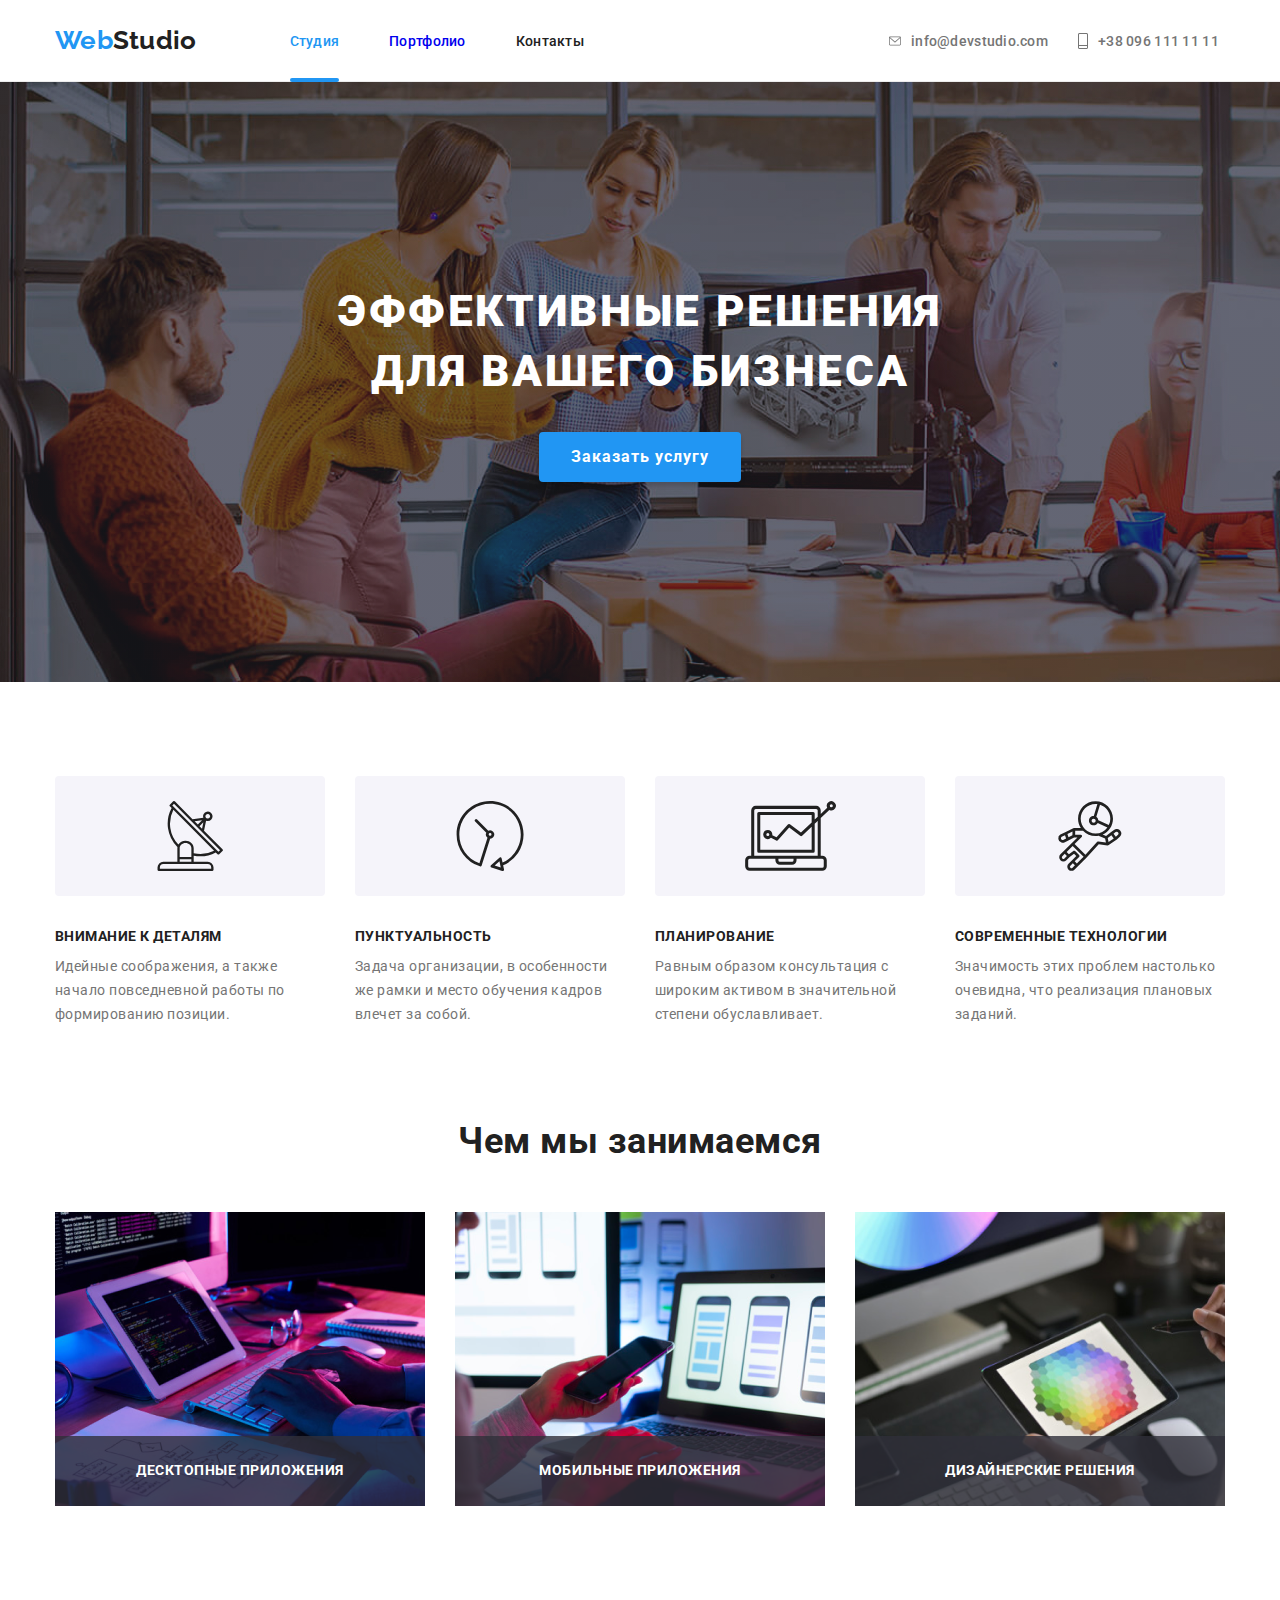
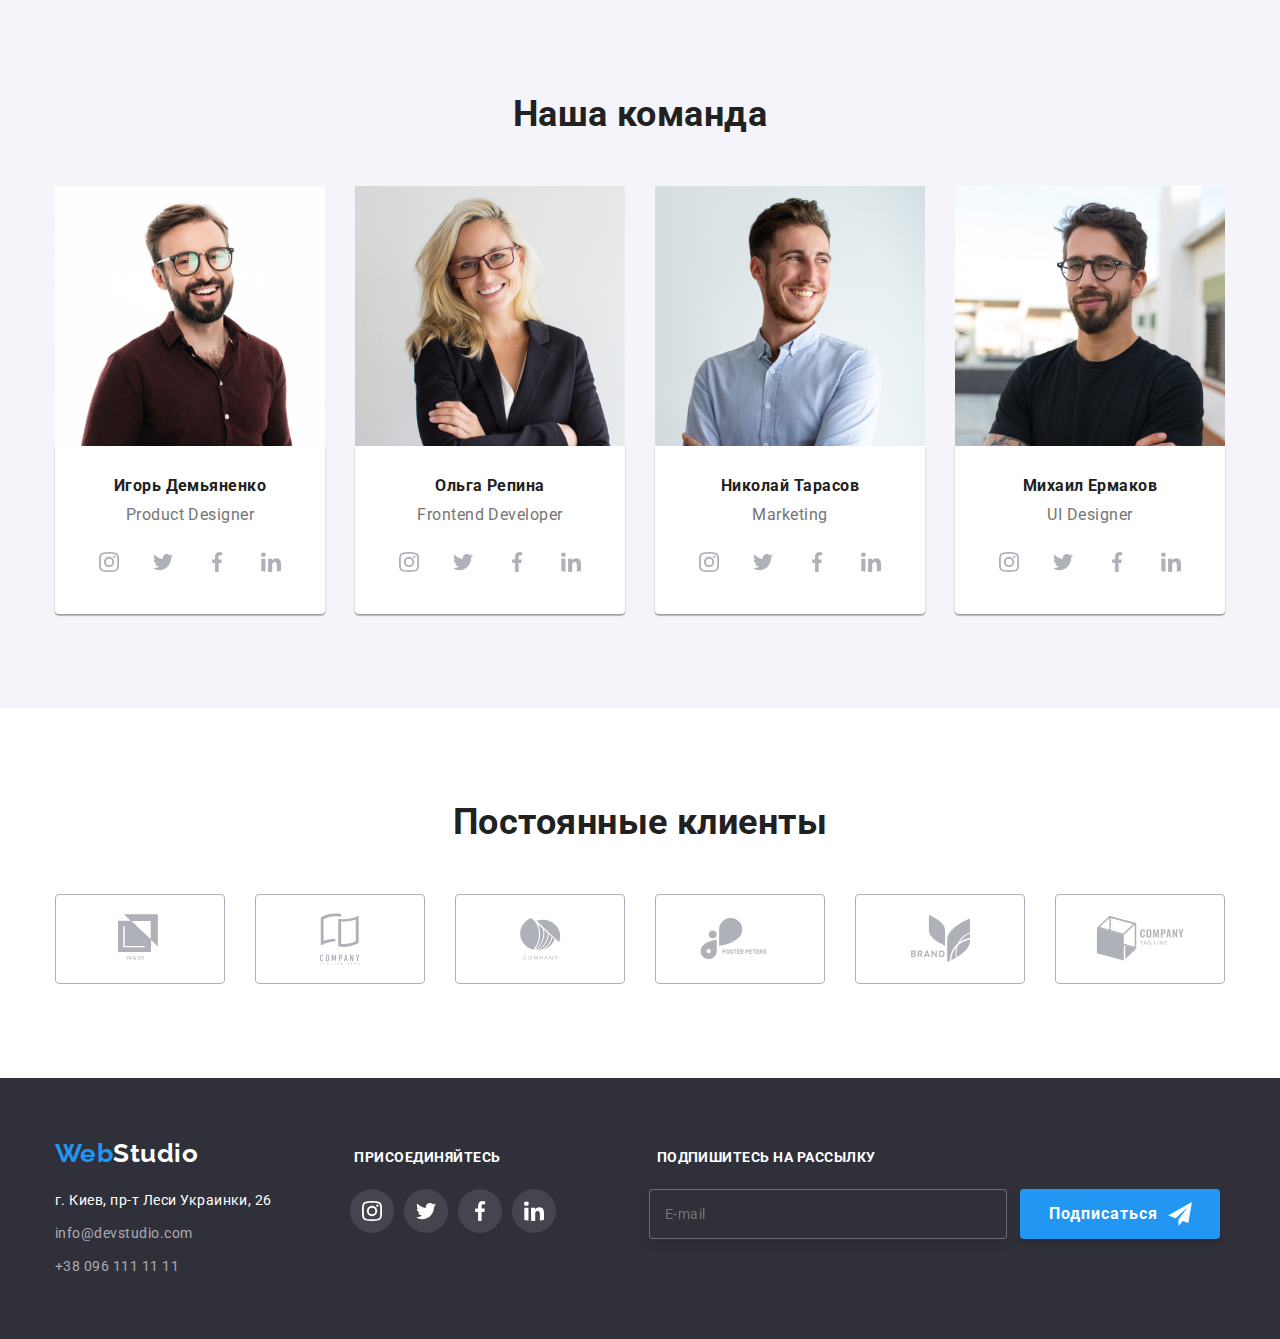
==== index.html @ 12e8a45c "copied from last hw" ====
<!DOCTYPE html>
<html lang="ru">
<head>
    <meta charset="UTF-8">
    <meta name="viewport" content="width=device-width, initial-scale=1.0">
    <title>Web-Studio 2.0</title>
    <link rel="stylesheet" href="https://cdnjs.cloudflare.com/ajax/libs/modern-normalize/1.0.0/modern-normalize.min.css" />
    <link rel="preconnect" href="https://fonts.gstatic.com">
    <link
        href="https://fonts.googleapis.com/css2?family=Raleway:wght@700&family=Roboto:ital,wght@0,100;0,300;0,400;0,500;0,700;0,900;1,100;1,300;1,400;1,500;1,700;1,900&display=swap"
        rel="stylesheet">
    <link rel="stylesheet" href="./CSS/styles.css">
    
</head>
<body>
    <div class="header-container">
    <header class="fontsize-header-footer-advantage main-blocks-centred">
    
        <!-- логотип -->
        <a class="logo" href="./index.html"><span>Web</span>Studio</a>
    
        <nav>
            
            <!-- основное меню -->
            <ul>
                <li class="light-box">
                    <a class="highlighted" href="./index.html">Студия</a>
                </li>
                <li>
                    <a href="./portfolio.html">Портфолио</a>
                </li>
                <li>
                    <a class="contacts-ref" href="">Контакты</a>
                </li>
            </ul>
            <!-- контакты -->
        </nav>
         <ul class="contacts-header">
           <li>
              <a class="contacts" href="mailto:info@devstudio.com">
                  <svg class="icon-mail">
                    <use href="./img/sprite.svg#icon-envelope">
                    </use>
                  </svg>
                info@devstudio.com
              </a>
          </li>
          <li>
            
            <a class="contacts" href="tel:+380961111111">
                <svg class="icon-phone">
                  <use href="./img/sprite.svg#icon-phone">
                  </use>
               </svg> 
                +38 096 111 11 11
            </a>
          </li>
        </ul>
    
    </header>
  </div>
    
      <main>
        <!-- Hero -->
        
        <section class="hero">
           
            <h1 class="hero-title">Эффективные решения <br>для вашего бизнеса</h1>
            <a class="order-btn" href="" data-modal-open>Заказать услугу</a>
           
        </section>
        <!-- наши преимущества -->
        <!-- <div class="background"> -->
        <h2 class="visually-hidden">Наши преимущества</h2>
          <section class="advantages fontsize-header-footer-advantage">
            
            <ul class="advantages-list main-blocks-centred">
                <li>
                    
                    <svg class="icon-advantages">
                        <use href="./img/sprite.svg#icon-plate">
                        </use>
                    </svg>
                    <h3 class="font-caps">Внимание к деталям</h3>
                    <p>Идейные соображения, а также начало повседневной работы по формированию позиции.</p>
                </li>
                <li>
                    <svg class="icon-advantages">
                        <use href="./img/sprite.svg#icon-clocks">
                        </use>
                    </svg>
                    <h3 class="font-caps">Пунктуальность</h3>
                    <p>Задача организации, в особенности же рамки и место обучения кадров влечет за собой.</p>
                </li>
                <li>
                    <svg class="icon-advantages">
                        <use href="./img/sprite.svg#icon-diagram1">
                        </use>
                    </svg>
                    <h3 class="font-caps">Планирование</h3>
                    <p>Равным образом консультация с широким активом в значительной степени обуславливает.</p>
                </li>
                <li>
                    <svg class="icon-advantages">
                        <use href="./img/sprite.svg#icon-spaceman">
                        </use>
                    </svg>
                    <h3 class="font-caps">Современные технологии</h3>
                    <p>Значимость этих проблем настолько очевидна, что реализация плановых заданий.</p>
                </li>
            </ul>
          </section>
          <!-- чем мы занимаемся -->
        <h2 class="section-title">Чем мы занимаемся</h2>

          <section class="business main-blocks-centred">
            
            <ul class="business-list">
              <li>
                <img src="./img/main/algorythm.png" width="370" alt="">
                <p class="font-caps flex-blocks-centred">десктопные приложения</p>
              </li>
                <li>
                    <img src="./img/main/phone.png" width="370" alt="">
                    <p class="font-caps flex-blocks-centred">мобильные приложения</p>
                </li>
                <li>
                    <img src="./img/main/paint.png" width="370" alt="">
                    <p class="font-caps flex-blocks-centred">дизайнерские решения</p>
                </li>
            </ul>
          </section>
        <!-- </div> -->
        <!-- наша команда -->
        <section class="team">
            <h2 class="section-title">Наша команда</h2>
            <ul class="team-list main-blocks-centred flex-blocks-centred">
                 <li>
                     <img src="./img/main/lukyanenko.jpg" width="270" alt="Лукьяненко">
                        <div class="team-item">
                         <b>Игорь Демьяненко</b>
                         <p>Product Designer</p>
                         <ul class="social-links">
                             <li> 
                                <a href="#">
                                <svg class="icon-social">
                                    <use href="./img/sprite.svg#icon-instagram-1">
                                    </use>
                                </svg>
                                </a>
                             </li>
                             <li class="twitter">
                                <a href="#">
                                    <svg class="icon-social">
                                        <use href="./img/sprite.svg#icon-twitter-1">
                                        </use>
                                    </svg>
                                </a>
                             </li>
                             <li class="facebook">
                                <a href="#">
                                    <svg class="icon-social">
                                        <use href="./img/sprite.svg#icon-facebook-1">
                                        </use>
                                    </svg>
                                </a>
                             </li>
                             <li class="linkedin">
                                <a href="#">
                                    <svg class="icon-social">
                                        <use href="./img/sprite.svg#icon-linkedin-1">
                                        </use>
                                    </svg>
                                </a>
                             </li>
                         </ul>
                        </div>
                    </li>
                 <li>
                     <img src="./img/main/repina.jpg" width="270" alt="Репина">
                    <div class="team-item">
                     <b>Ольга Репина</b>
                     <p>Frontend Developer</p>
                    <ul class="social-links">
                        <li>
                            <a href="#">
                                <svg class="icon-social">
                                    <use href="./img/sprite.svg#icon-instagram-1">
                                    </use>
                                </svg>
                            </a>
                        </li>
                        <li class="twitter">
                            <a href="#">
                                <svg class="icon-social">
                                    <use href="./img/sprite.svg#icon-twitter-1">
                                    </use>
                                </svg>
                            </a>
                        </li>
                        <li class="facebook">
                            <a href="#">
                                <svg class="icon-social">
                                    <use href="./img/sprite.svg#icon-facebook-1">
                                    </use>
                                </svg>
                            </a>
                        </li>
                        <li class="linkedin">
                            <a href="#">
                                <svg class="icon-social">
                                    <use href="./img/sprite.svg#icon-linkedin-1">
                                    </use>
                                </svg>
                            </a>
                        </li>
                    </ul>
                    </div>
                    </li>
                 <li>
                     <img src="./img/main/tarasov.jpg" width="270" alt="Тарасов">
                    <div class="team-item"> 
                         <b>Николай Тарасов</b>
                         <p>Marketing</p>
                        <ul class="social-links">
                            <li>
                                <a href="">
                                    <svg class="icon-social">
                                        <use href="./img/sprite.svg#icon-instagram-1">
                                        </use>
                                    </svg>
                                </a>
                            </li>
                            <li>
                                <a href="">
                                    <svg class="icon-social">
                                        <use href="./img/sprite.svg#icon-twitter-1">
                                        </use>
                                    </svg>
                                </a>
                            </li>
                            <li>
                                <a href="">
                                    <svg class="icon-social">
                                        <use href="./img/sprite.svg#icon-facebook-1">
                                        </use>
                                    </svg>
                                </a>
                            </li>
                            <li>
                                <a href="">
                                    <svg class="icon-social">
                                        <use href="./img/sprite.svg#icon-linkedin-1">
                                        </use>
                                    </svg>
                                </a>
                            </li>
                        </ul>
                    </div>
                    </li>
                 <li>
                    <img src="./img/main/ermakov.jpg" width="270" alt="Ермаков">
                  <div class="team-item">
                     <b>Михаил Ермаков</b>
                     <p>UI Designer</p>
                    <ul class="social-links">
                        <li> 
                            <a href="#">
                                <svg class="icon-social">
                                    <use href="./img/sprite.svg#icon-instagram-1">
                                    </use>
                                </svg>
                            </a>
                        </li>
                        <li>
                            <a href="#">
                                <svg class="icon-social">
                                    <use href="./img/sprite.svg#icon-twitter-1">
                                    </use>
                                </svg>
                            </a>
                        </li>
                        <li>
                            <a href="#">
                                <svg class="icon-social">
                                    <use href="./img/sprite.svg#icon-facebook-1">
                                    </use>
                                </svg>
                            </a>
                        </li>
                        <li>
                            <a href="#">
                                <svg class="icon-social">
                                    <use href="./img/sprite.svg#icon-linkedin-1">
                                    </use>
                                </svg>
                            </a>
                        </li>
                    </ul>
                  </div>
                 </li>
            </ul>
        </section>
        
            
<section class="customers">
    <h2 class="section-title">Постоянные клиенты</h2>
<ul class="customers-list main-blocks-centred flex-blocks-centred">
    <li class="customers-item">
        <a href="#">
        <svg class="customers-icon" width="44" height="49" >
             <use href="./img/sprite.svg#icon-logo-1">
             </use>
        </svg>
        </a>
    </li>
    <li class="customers-item">
        <a href="#">
        <svg class="customers-icon" width="40" height="52" >
             <use href="./img/sprite.svg#icon-logo-2">
             </use>
        </svg>
        </a>
    </li>
    <li class="customers-item">
        <a href="#">
        <svg class="customers-icon" width="41" height="42" >
             <use href="./img/sprite.svg#icon-logo-3">
             </use>
        </svg>
        </a>
    </li>
    <li class="customers-item">
        <a href="#">
        <svg class="customers-icon" width="80" height="42" >
            <use href="./img/sprite.svg#icon-logo-4">
            </use>
        </svg>
        </a>
    </li>
    <li class="customers-item">
        <a href="#">
        <svg class="customers-icon" width="59" height="47">
            <use href="./img/sprite.svg#icon-logo-5">
            </use>
        </svg>
        </a>
    </li>
    <li class="customers-item">
        <a href="#">
        <svg class="customers-icon" width="89" height="45">
            <use href="./img/sprite.svg#icon-logo-6">
            </use>
        </svg>
        </a>
    </li>
</ul>
 </section>
    </main>
<div class="footer-container">
    <footer class="fontsize-header-footer-advantage main-blocks-centred">
        <div class="logo-social-title">
            <a class="logo logo-footer" href=""><span>Web</span>Studio</a>
            <h3 class="font-caps social-heading">присоединяйтесь</h3>
            <h3 class="font-caps social-heading">подпишитесь на рассылку</h3>
        </div>
<div class="address-social">
        <address>
            <ul>
                <li>г. Киев, пр-т Леси Украинки, 26</li>
                <li><a class="contacts-footer" href="mailto:info@devstudio.com">info@devstudio.com</a></li>
                <li><a class="contacts-footer" href="tel:+380961111111">+38 096 111 11 11</a></li>
            </ul>
        </address>
        
    
        
        <ul class="social-links">
            <li>
                <a class="social-link-footer" href="">
                    <svg class="icon-social">
                        <use href="./img/sprite.svg#icon-instagram-1">
                        </use>
                    </svg>
                </a>
            </li>
            <li>
                <a class="social-link-footer" href="">
                    <svg class="icon-social">
                        <use href="./img/sprite.svg#icon-twitter-1">
                        </use>
                    </svg>
                </a>
            </li>
            <li>
                <a class="social-link-footer" href="">
                    <svg class="icon-social">
                        <use href="./img/sprite.svg#icon-facebook-1">
                        </use>
                    </svg>
                </a>
            </li>
            <li>
                <a class="social-link-footer" href="">
                    <svg class="icon-social">
                        <use href="./img/sprite.svg#icon-linkedin-1">
                        </use>
                    </svg>
                </a>
            </li>
        </ul>

        <form>
            <input class="email-footer"  type="email" name="email" placeholder="E-mail" />
            <button type="submit" class="send-btn button-style">
            <span class="flex-blocks-centred">
                <span class="send">Подписаться</span>
                <svg class="icon-send" width="24" height="24">
                    <use href="./img/sprite.svg#icon-send">
                    </use>
                </svg>
            </span>
            </button>
        </form>
     </div> 
    </footer>
</div>
<div class="backdrop is-hidden" data-modal>
    <div class="modal">
        <button type="button" class="modal-close-btn" data-modal-close>
            <svg class="icon-modal-close" width="11" height="11">
                <use href="./img/sprite.svg#icon-close-1">
                </use>
            </svg>
        </button>

        

        <form name="contact-form" class="contact-form">
            <p class="contact-heading">Оставьте свои данные, мы Вам перезвоним</p>

         <div class="contact-form-wrap">
            
            
            <label>
               Имя 
               <input type="text" name="name" placeholder="">
                <span class="icon-contact-form-wrap">
                <svg class="icon-contact-form" width="14" height="14">
                   <use href="./img/sprite.svg#icon-name">
                   </use>
                 </svg></span>
            </label>

            <label>
                Телефон
                
                <input type="tel" name="tel" placeholder="">
                <span class="icon-contact-form-wrap">
                  <svg class="icon-contact-form" width="14" height="14">
                    <use href="./img/sprite.svg#icon-tel">
                    </use>
                  </svg>
                </span>
            </label>
            <label>
                Почта
                
                <input type="email" name="email" placeholder="">
                <span class="icon-contact-form-wrap">
                 <svg class="icon-contact-form" width="14" height="14">
                    <use href="./img/sprite.svg#icon-mail">
                    </use>
                 </svg>
                </span>
            </label>
            <label>
                Комментарий
            <textarea class="comments" name="comments" placeholder="Введите текст"></textarea>
            </label>
         </div>

                
            <input type="checkbox" name="confirm" id="confirm" class="confirm visually-hidden">
             <label for="confirm" class="confirmation flex-blocks-centred">
                Соглашаюсь с рассылкой и принимаю <a href=""> Условия договора</a>
            </label>
           
            
            <button type="submit" class="contact-form-btn button-style"> Отправить </button>
           
          
        </form>
    </div>
</div>
<script src="./js/modal.js"></script>
</body>
</html>
---- CSS/styles.css ----
/* определение переменных */

:root {
	--font-description-item-color: #757575;
	--font-heading-color: #212121;
	--accent-color: #ffffff;
	--background-footer-hero-color: #2f303a;
	--background-basic-color: #e5e5e5;
	--background-team-button-color: #f5f4fa;
	--hover-web-color: #2196f3;
	--font-family: 'Roboto';
	--font-style: normal;
	--address-color: #757575;
	--fontsize-header-footer-advantage: 14px;
	--fontsize-team-projectsdesc-buttons: 16px;
	
}

/* глобальные настройки и сброс по умолчанию*/

*,
*::before,
*::after {
	box-sizing: border-box;
	margin: 0px;
	padding: 0px;
}


:visited {
	color: inherit;	
}

li {
	list-style: none;
}

a {
	text-decoration: none;
	display: block;	
}
a, button, input, textarea {
	transition: 250ms cubic-bezier(0.4, 0, 0.2, 1);
}

img {
	display: block;
}

body {
	font-family: var(--font-family), sans-serif;
	font-style: var(--font-style);
	letter-spacing: 0.03em;
	font-weight: normal;
	
	font-size: var(--fontsize-team-projectsdesc-buttons);
}
/* ======= класс, который прячет ====== */
.visually-hidden {
  position: absolute !important;
  clip: rect(1px 1px 1px 1px); /* IE6, IE7 */
  clip: rect(1px, 1px, 1px, 1px);
  padding: 0 !important;
  border: 0 !important;
  height: 1px !important;
  width: 1px !important;
  overflow: hidden;
}

/* утилита задает размер главным блокам и размещает их по центру */

.main-blocks-centred{
	width:1200px; 
	padding-left: 15px;
	padding-right: 15px;
	margin-left: auto;
	margin-right: auto;
}

.flex-blocks-centred {
	display: flex;
	align-items: center;
	justify-content: center;
}
/* утилита задает размер шрифту в header, footer, блоку advantages */

.fontsize-header-footer-advantage {
	font-size: var(--fontsize-header-footer-advantage);
}

/* настройки для заголовков секций */
.section-title {
	font-weight: bold;
	font-size: 36px;
	line-height: 1.16;
	text-align: center;
	color: var(--font-heading-color);
	
}
/* шрифт для фрагментов в верхнем регистре */
.font-caps {
	font-weight: bold;
	line-height: 1.14;
	text-transform: uppercase;
	font-size: 14px;
}
/* ============= СТИЛИ ДЛЯ КНОПОК =============== */
.button-style {
	
	font-weight: bold;
    letter-spacing: 0.06em;
	font-family: var(--font-family);
	font-style: var(--font-style);
	letter-spacing: 0.06em;
	font-size: 16px;
    border: 0px;
	border-radius: 4px;
	cursor: pointer;
}

/* ============== MODAL WINDOW ======= */
.backdrop {
	position: fixed;
	top: 0;
	left: 0;
	width: 100%;
	height: 100%;
	background: rgba(0, 0, 0, 0.2);
	opacity: 1;
	transition: opacity 250ms cubic-bezier(0.4, 0, 0.2, 1);
	
}
.backdrop.is-hidden .modal{
	transform: translate( -50%, -50%) scale(1.1);
}

.backdrop .modal {
	
	position: absolute;
	top: 50%;
	left: 50%;

	transform: translate( -50%, -50%) scale(1);
    width: 528px;
    height: 581px;
    
    background: #FFFFFF;
    box-shadow: 0px 1px 3px rgba(0, 0, 0, 0.12), 0px 1px 1px rgba(0, 0, 0, 0.14), 0px 2px 1px rgba(0, 0, 0, 0.2);
    border-radius: 4px;
	transition: transform 250ms cubic-bezier(0.4, 0, 0.2, 1);
	
}

.modal-close-btn {
	position: absolute;
	top: 8px;
	right: 8px;
    width: 30px;
    height: 30px;
	background: #FFFFFF;
    border: 1px solid rgba(0, 0, 0, 0.1);
	border-radius: 50%;
	cursor: pointer;
	color: black;
	transition: color 250ms cubic-bezier(0.4, 0, 0.2, 1);
}
.is-hidden {
	
	opacity: 0;
	pointer-events:none;
}

.contact-heading {
	margin-top: 40px;
	margin-bottom: 12px;
	font-weight: bold;
    font-size: 20px;
    line-height: 1.15;
    text-align: center;
    letter-spacing: 0.03em;
    color: #212121;
}

.contact-form-wrap {
    display: flex;
	flex-direction: column;
	width: 448px;
	margin: 12px auto 0px;

    font-size: 12px;
    line-height: 1.17;
    letter-spacing: 0.01em;
    color: #757575;
	fill: var(--font-heading-color);

}



.contact-form input[placeholder]{
	padding-left: 38px;
}

textarea[placeholder]{
padding: 12px 16px;
	
font-size: 14px;
line-height: 1.14;
letter-spacing: 0.01em;

color: rgba(117, 117, 117, 0.5);
}

.comments:focus::placeholder,
.comments::placeholder {
  color: rgba(117, 117, 117, 0.5);
}

textarea{
	display: block;
	width: 448px;
    height: 120px;
	margin-top: 4px;
    border: 1px solid rgba(33, 33, 33, 0.2);
    box-sizing: border-box;
    border-radius: 4px;
	resize: none;
}

.contact-form input{
	display: block;
	min-width: 448px;
	height: 40px;

	margin-top: 4px;
    margin-bottom: 10px;

	border: 1px solid rgba(33, 33, 33, 0.2);
    border-radius: 4px;
	
}
.contact-form-wrap label {
	position: relative;
	
}
  
.icon-contact-form {
	position: absolute;
	top: 32px;
	left: 12px;
}


.confirmation{
	margin-top: 20px;
}
.icon-confirm{
	fill: var(--font-heading-color);
	margin-right: 8px;
}

.confirmation {
	font-size: 14px;
    line-height: 1.7px;
    
    color: #757575;
}
.confirmation::before{
	content: "";
	display: inline-block;
	width: 16px;
	height: 16px;
	margin-right: 7px;
	
	background-image: url("../img/icon-confirm.svg");
	background-position: center;
	background-repeat: no-repeat;
	border-radius: 2px;
}

.confirmation a {
	display: inline-block;
    color: var(--hover-web-color);
	text-decoration: underline;
	margin-left: 0.3rem;
}
.contact-form-btn {
	min-width: 200px;
    height: 50px;
	/* line-height: 1.9; */
	margin-top: 30px; 
	margin-bottom: 40px;
	margin-left: 164px;
	
	background: var(--hover-web-color);
    box-shadow: 0px 4px 4px rgba(0, 0, 0, 0.15);
    color: var(--accent-color);
}


/* ======================== HEADER ======================== */

 .header-container { 
	
	background-color: var(--accent-color);
	border-bottom: 1px solid #ECECEC;
}

header {
	display: flex;
	align-items: center;
	
	padding: 25px 0;
	font-weight: 500;
	line-height: 1;
	letter-spacing: 0.02em;
	color: var(--font-heading-color);
	

}
.highlighted {
	color: var(--hover-web-color);
	
}
.light-box {
    position: relative;
	
}

.highlighted::after {
	position: absolute;
	bottom: -34px;
	content: "";
	display: block;
	width: 100%;
	height: 4px;
    background: #2196F3;
    border-radius: 2px;
}


nav {
	margin-left: 93px;
}
.contacts-header {
	margin-left: 305px;
}

header ul {
	display: flex;
}


nav li:not(:first-child) {
    margin-left: 50px;
}
.contacts-header li{
	display: flex;
	align-items: center;
}
.contacts-header li:last-child {
	margin-left: 30px;
}


.contacts {
	color: var(--font-description-item-color);
	display:flex;
	align-items: center;
}

/* ============== ЛОГОТИП ==============*/
.logo {
	font-family: 'Raleway', sans-serif;
	font-style: normal;
	font-weight: bold;
	font-size: 26px;
	line-height: 1.2;
	color: var(--font-heading-color);
}

.logo span {
	color: var(--hover-web-color);
}

.icon-mail {
	width: 12px;
	height: 10px;
	margin-right: 10px;
	fill: currentColor;
}
.icon-phone {
	width: 10px;
	height: 16px;
	margin-right: 10px;
	fill: currentColor;
}

/* ======================== FOOTER ======================== */

.footer-container {
	
	background-color: var(--background-footer-hero-color);
	padding: 60px 0px;
}
footer {	
	line-height: 1.71;
	font-style: var(--font-style);
	--font-heading-color: var(--accent-color);	
}

.logo-social-title {
	display: flex;
	align-items: baseline;
}

address {
	font-style: inherit;
	color: var(--font-heading-color);
}

.logo-footer {
	display: block; 
	padding-bottom: 20px;
}
footer li:not(:last-child) {
	margin-bottom: 9px;
}
.social-heading {
	color: var(--accent-color);
	margin-left: 156px;
	
}
.address-social {
	display: flex;
}

.contacts-footer {
	color: rgba(255, 255, 255, 0.6);
}

.social-links{
	
	display: flex;
	justify-content: center;
	text-align: center;	
}
address {
	margin-right: 78px;
}
.email-footer {

    width: 358px;
    height: 50px;
    margin-left: 93px;
	padding: 15px;

    border: 1px solid rgba(255, 255, 255, 0.3);
    filter: drop-shadow(0px 4px 4px rgba(0, 0, 0, 0.15));
    border-radius: 4px;
    letter-spacing: 0.03em;
    line-height: 1.25;

    background: #2F303A;
    color: rgba(255, 255, 255, 0.6);

}
.send-btn{

	min-width: 200px;
    height: 50px;
	margin-left: 10px;
	line-height: 1.9;
	
	background: var(--hover-web-color);
    box-shadow: 0px 4px 4px rgba(0, 0, 0, 0.15);
    color: var(--accent-color);

}

.icon-send {
	margin-left: 10px;
	fill: currentColor;
}


/* ========== HOVER AND FOCUS ============= */

header a:hover,
header a:focus {
	color: var(--hover-web-color);
}
/* соц сети в команде */
.team-item a:hover,  
.team-item a:focus {
	background-color: var(--hover-web-color);
	color: var(--accent-color);
 }
/* кнопки фильтра в портфолио */
.filter-btn:hover,
.filter-btn:focus {
	background-color: var(--hover-web-color);
	color: var(--accent-color);
	box-shadow: 0px 3px 1px rgba(0, 0, 0, 0.1), 0px 1px 2px rgba(0, 0, 0, 0.08), 0px 2px 2px rgba(0, 0, 0, 0.12);
}
/* фото работ в портфолио */
.photo-work a:hover,
.photo-work a:focus {
	box-shadow: 0px 1px 1px rgba(0, 0, 0, 0.12), 0px 4px 4px rgba(0, 0, 0, 0.06), 1px 4px 6px rgba(0, 0, 0, 0.16); 
}
.photo-work a:hover .overlay,
.photo-work a:focus .overlay {
	transform: translateY(0);
} 
/* соц сети в футере */
.social-link-footer:hover,
.social-link-footer:focus {
	background: #2196F3;
	color: var(--accent-color);
}
/* лого клиентов */
.customers-item a:hover,
.customers-item a:focus {
	color: var(--hover-web-color);
	
}
.contacts:hover,
.contacts:focus {
	color: var(--hover-web-color);
	fill: var(--hover-web-color);
}
.contact-form input:focus,
.contact-form textarea:focus
 {
     border: 1px solid var(--hover-web-color);
	 outline: none; 
	
}
.contact-form input:focus + span {
     color: var(--hover-web-color);
	 outline: none;
	 
}

.icon-contact-form-wrap {
	color: var(--font-heading-color);
	transition: color 250ms cubic-bezier(0.4, 0, 0.2, 1);
	fill: currentColor;
}

.contact-form-btn:hover,
.contact-form-btn:focus {
	background-color:  #188CE8;
}
.confirm:checked + .confirmation::before{
	background-image: url("../img/icon-confirmed.svg");
	background-color: var(--hover-web-color);
}

.modal-close-btn:hover {
	color :var(--hover-web-color);
	fill: currentColor;
}

/* =========== social links icons ======= */

.icon-social {
	height: 44px;
	width: 44px;
	padding: 12px 0px;
	fill: currentColor;
	border-radius: 50%;
	
}

.social-links>li:not(:first-child) {
	margin-left: 10px;
}
/* social links in footer */
.social-links a {
	width: 44px; 
	height: 44px; 
	border-radius: 50%;
	color:var(--accent-color);
	background: rgba(255, 255, 255, 0.1);
}
/* social links in team */
.team-item a {
	color: #AFB1B8;
}




 
/* ========== HERO ============= */

.hero {
	/* background-color: var(--background-footer-hero-color); */
	max-width: 1600px;
	min-height: 600px;
	margin-left: auto;
	margin-right: auto;
	padding-top: 200px;
	padding-bottom: 200px;
	text-align: center;
	background-image: linear-gradient(to right, rgba(47, 48, 58, 0.4),
	rgba(47, 48, 58, 0.4)
	   ),
	   url("../img/overlay.jpg");
	   

	
}
.hero-title {
	
	font-weight: 900;
	font-size: 44px;
	line-height: 1.36;
		
	letter-spacing: 0.06em;
	text-transform: uppercase;
	color: var(--accent-color);
	
}

.order-btn {

	display: inline-block;
	padding: 10px 32px;
	min-width: 200px;
	margin-top: 30px;

	font-weight: bold;
	line-height: 1.87;
	letter-spacing: 0.06em;

	border-radius: 4px;
	box-shadow: 0px 4px 4px rgba(0, 0, 0, 0.15);
	color: var(--accent-color);
	background-color: var(--hover-web-color);
	
}

/* ============ НАШИ ПРЕИМУЩЕСТВА =============== */
.advantages {
	padding: 94px 0;	
	}

.advantages-list {
	
	display: flex;
	justify-content: center;

}

.advantages-list li {
	width: 270px;
}
.advantages-list li:not(:last-child){
	margin-right: 30px;
}


.advantages-list h3{
	
	color: var(--font-heading-color);
	margin-bottom: 10px;
}
.advantages-list p {
	line-height: 1.7;
	color: var(--font-description-item-color);
}
.icon-advantages {
	width: inherit;
	height: 120px;
	padding: 25px 0px;
	margin-bottom: 30px;
	background: #F5F4FA;
	border-radius: 4px;
	fill: #212121;
}
/* ============= ЧЕМ МЫ ЗАНИМАЕМСЯ ============ */


.business {
	margin-top: 50px;
	padding-bottom: 94px;
	
}
.business-list p {
	
	position: absolute;
	bottom: 0;
	width: 100%;
	background: rgba(47, 48, 58, 0.8);
	height: 70px;
    color: var(--accent-color);
    
}


.business-list li{
    position: relative;
}

.business-list {
	display: flex;
	justify-content: center;
	margin: 0px auto;
	
}
.business-list li:not(:last-child){
	margin-right: 30px;
}

/* ============ НАША КОМАНДА =============== */
	
.team {
	background-color: var(--background-team-button-color);
	line-height: 1.19;
	text-align: center;
	color: var(--font-description-item-color);
	padding: 94px 0;
	
	
}
/* .team ul { 
	display: flex;
	justify-content: center;
	text-align: center;
	 margin-top: 50px;
} */

.team-list {
	padding-top: 50px;
}

.team-list>li:not(:first-child) {
	margin-left: 30px;
}


.team b {
	display: block;
	color: var(--font-heading-color);
	
}
.team p {
	 margin-top: 10px;
	 margin-bottom: 16px;	
	
}
.team-item {
	padding-top: 30px;
	padding-bottom: 30px;
	box-shadow: 0px 1px 3px rgba(0, 0, 0, 0.12), 0px 1px 1px rgba(0, 0, 0, 0.14), 0px 2px 1px rgba(0, 0, 0, 0.2);
	border-radius: 0px 0px 4px 4px;
	background: var(--accent-color);
}


/* =============== CUSTOMERS ================== */
.customers {
	/* background-color: var(--background-basic-color);	  */
	padding: 94px 0;
	
}

.customers-list {
	/* display: flex; 
	align-items: center;
	justify-content: center;*/
	margin-top: 50px;
}
.customers-list>li:not(:first-child) {
	margin-left: 30px;
}
.customers-item a {
	width: 170px;
	height: 90px;
	display: flex;
	align-items: center;
	justify-content: center;
	border: 1px solid; 
	border-radius: 4px;
	color: #AFB1B8;
}
.customers-icon {
	fill: currentColor;
}

/*============== СТРАНИЦА ПОРТФОЛИО ===================== */

/* КНОПКИ ФИЛЬТРА */
.portfolio {
	padding: 94px 0;
}

.filter {
	
	display: flex;
	justify-content: center;
	
}
.filter-btn {
	
	min-width: 84px;
	padding: 6px 22px;

	font-weight: 500;
	line-height: 1.62;
	
	color: var(--font-heading-color);
	background-color: var(--background-team-button-color);

}

.filter li:not(:last-child) {
	margin-right: 8px;
}

/* ============= ФОТО РАБОТ ============== */

.photo-work {
	display: flex;
	flex-wrap: wrap;
	padding-top: 50px;
	
}
.photo-work li:not(:nth-child(3n)){
	margin-right: 27px;
}
.photo-work li{
	border: 1px solid #EEEEEE; 
	background: var(--accent-color);
	margin-bottom: 30px;
}
.photo-work li:nth-last-child(-n + 3) {
    margin-bottom: 0px;
}

.img-wrap {
	position: relative;
	overflow: hidden; 
}
.overlay {
	position: absolute;
	width: 100%;
	height: 100%;
	top: 0;
	padding: 0 24px;
	background: rgba(33, 150, 243, 0.9);
	color: var(--accent-color);
	line-height: 1.87;
    transform: translateY(100%);
	transition: transform 250ms cubic-bezier(0.4, 0, 0.2, 1);
    
}

.photo-work b, .photo-work p {
	margin-left: 24px;
}
.photo-work b {
	display:block;
	font-weight: bold;
	margin-top: 20px;
	margin-bottom: 4px;
	font-size: 18px;
	line-height: 2;
	letter-spacing: 0.06em;
	color: var(--font-heading-color);
	
}
.photo-work p {
	line-height: 1.87;
	color: var(--font-description-item-color);
	padding-bottom: 20px;
}
.photo-work a {
	width: inherit;
	height: inherit;
}
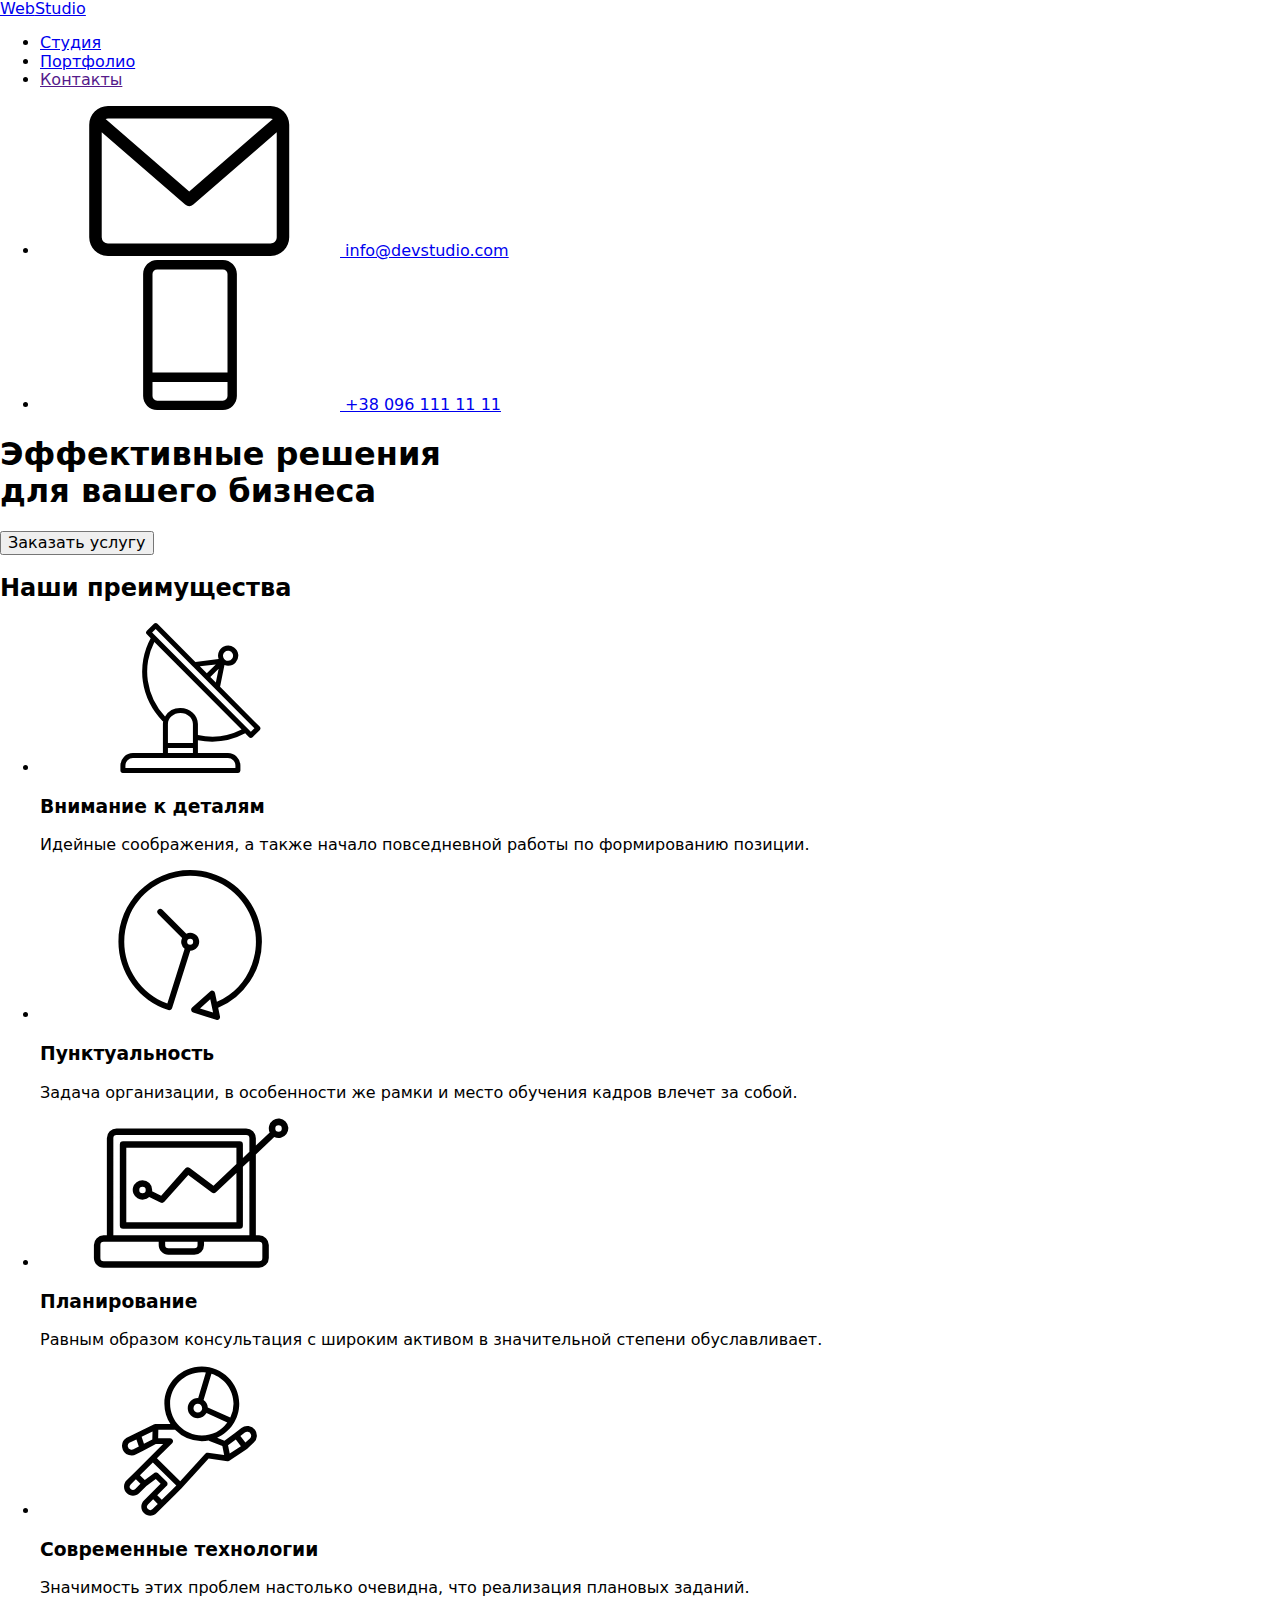
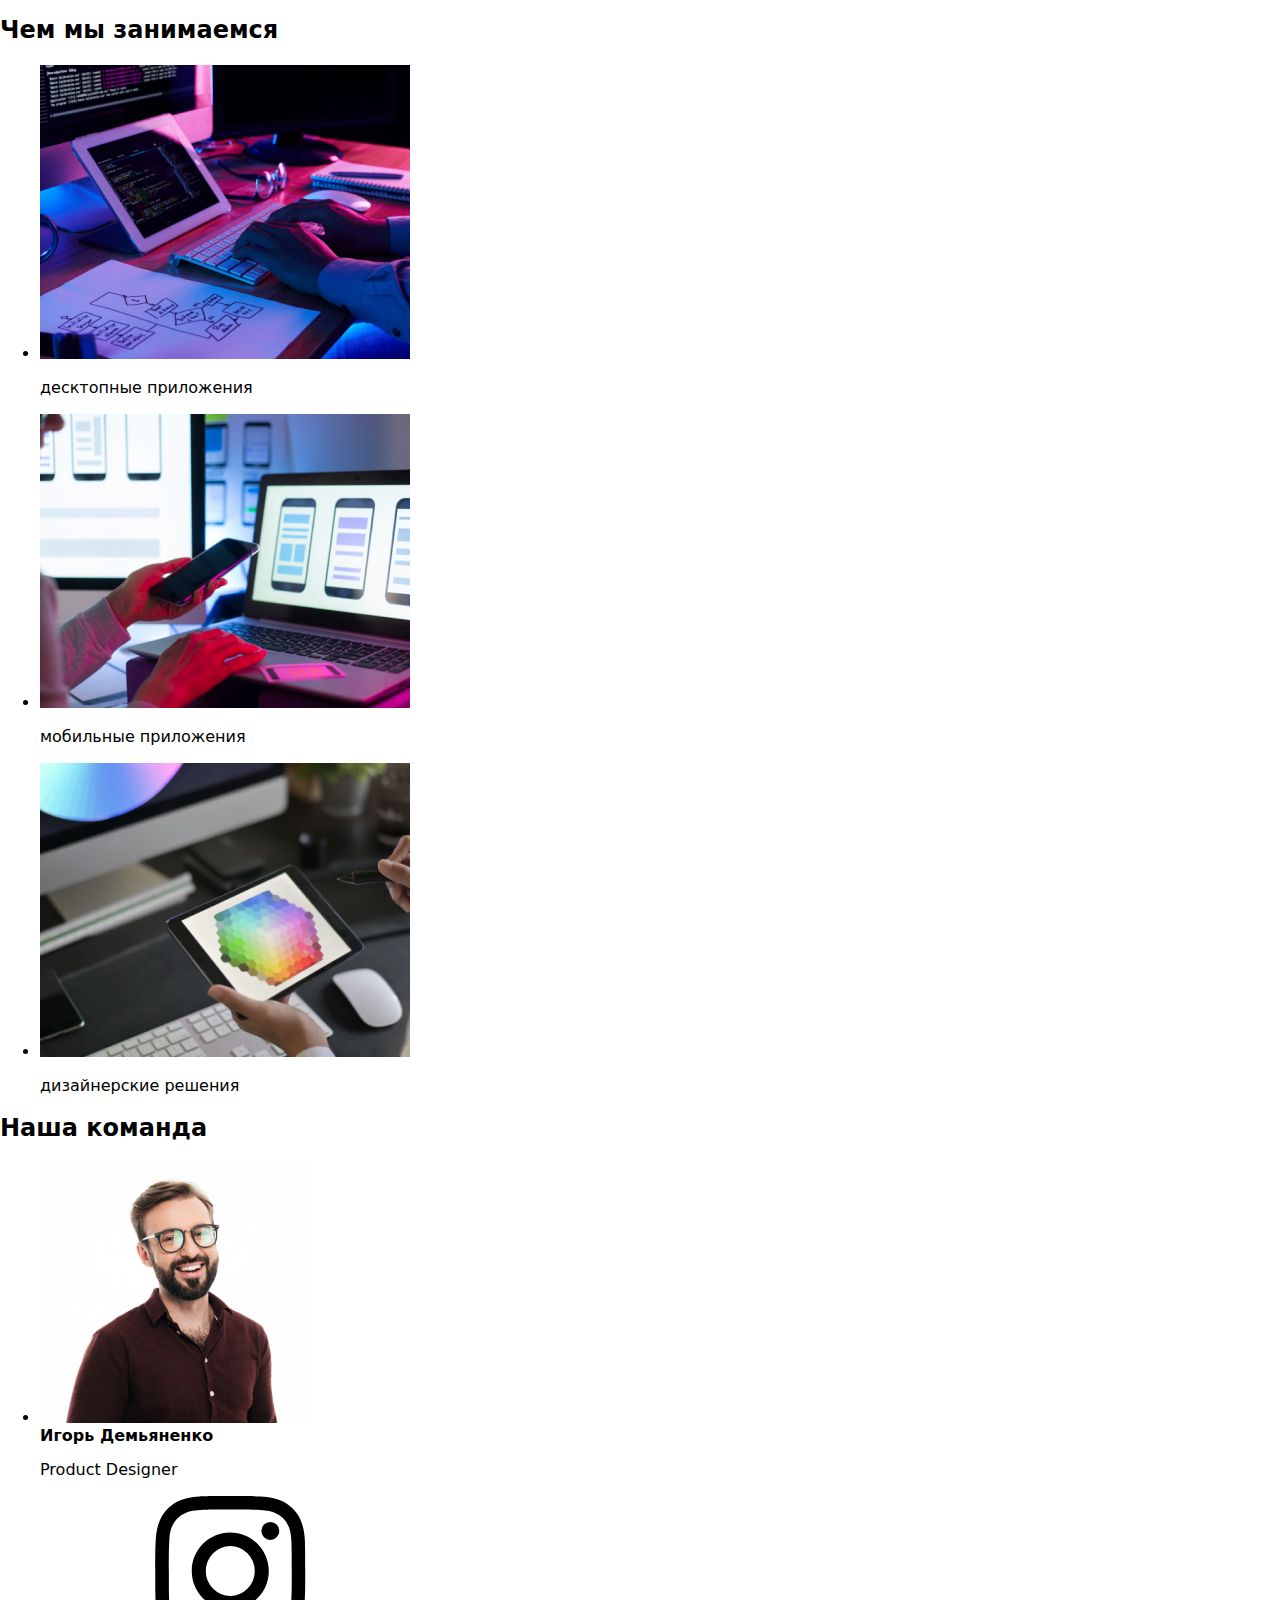
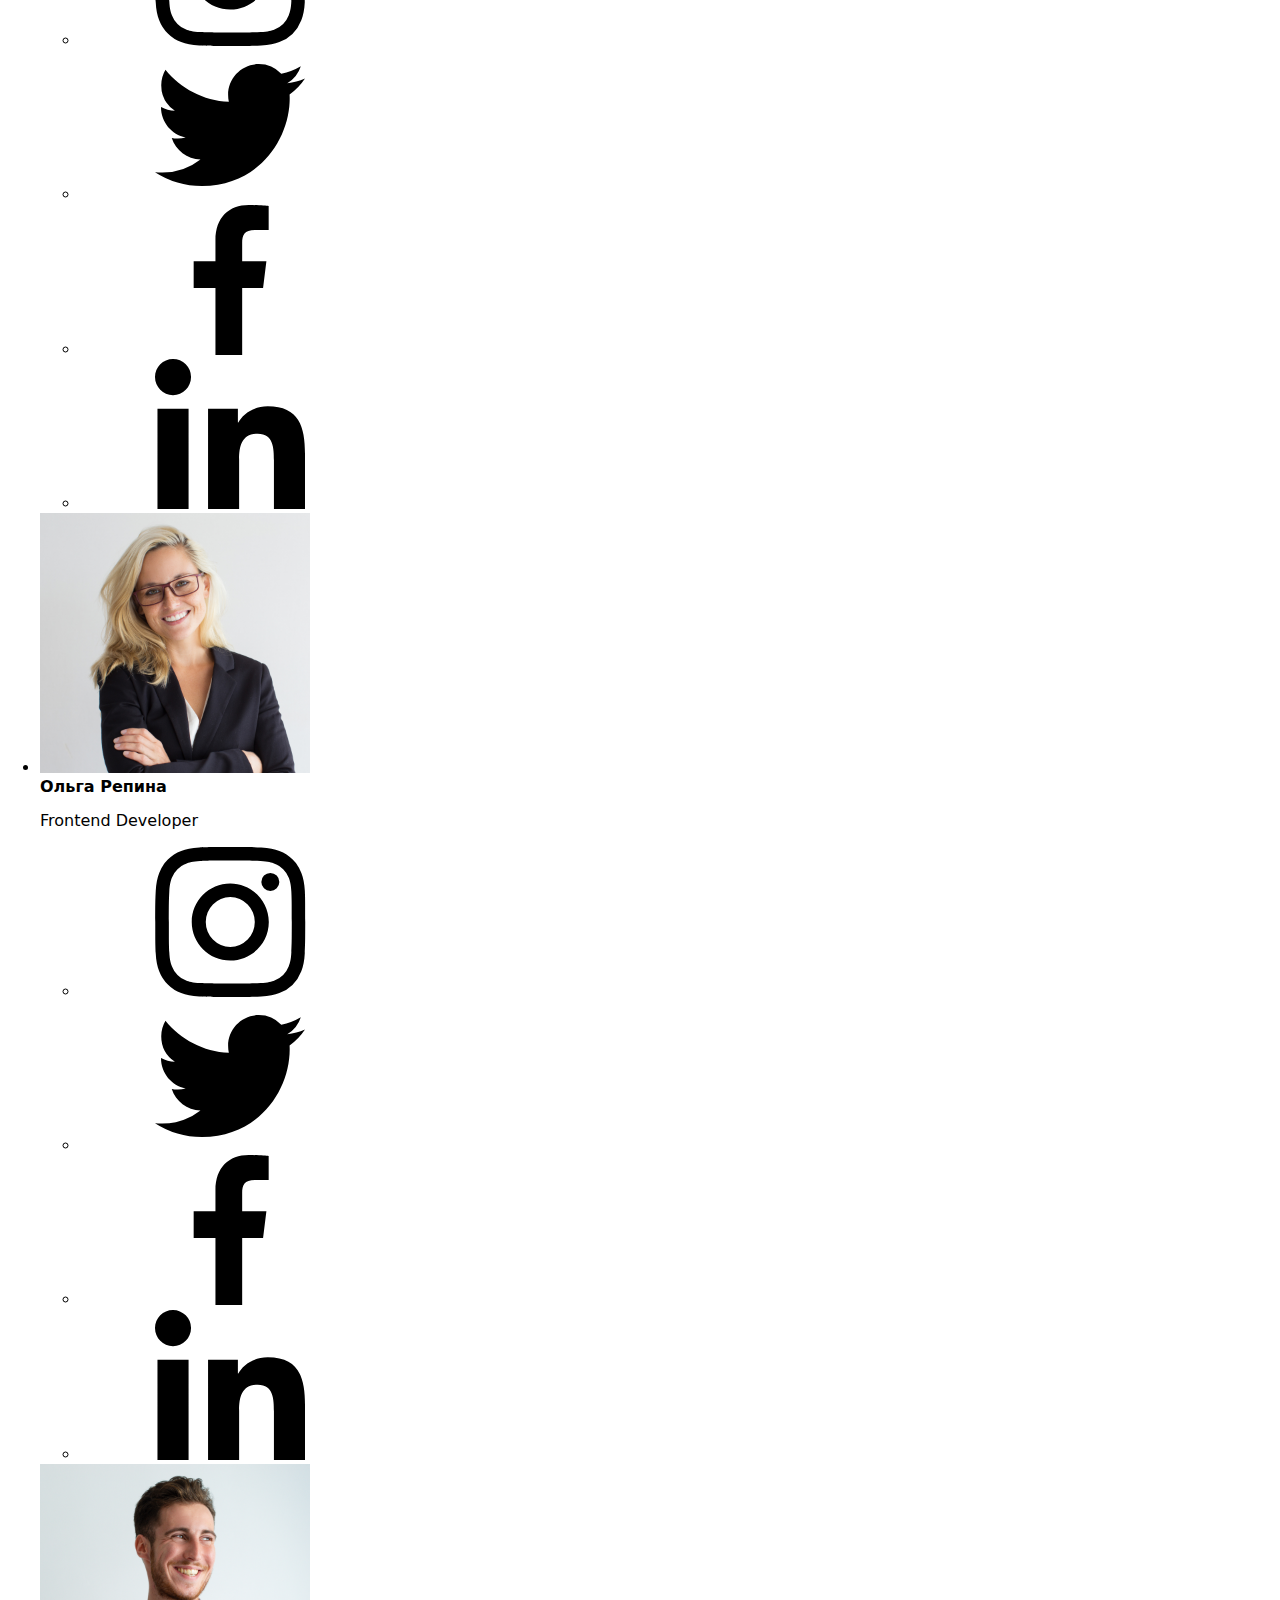
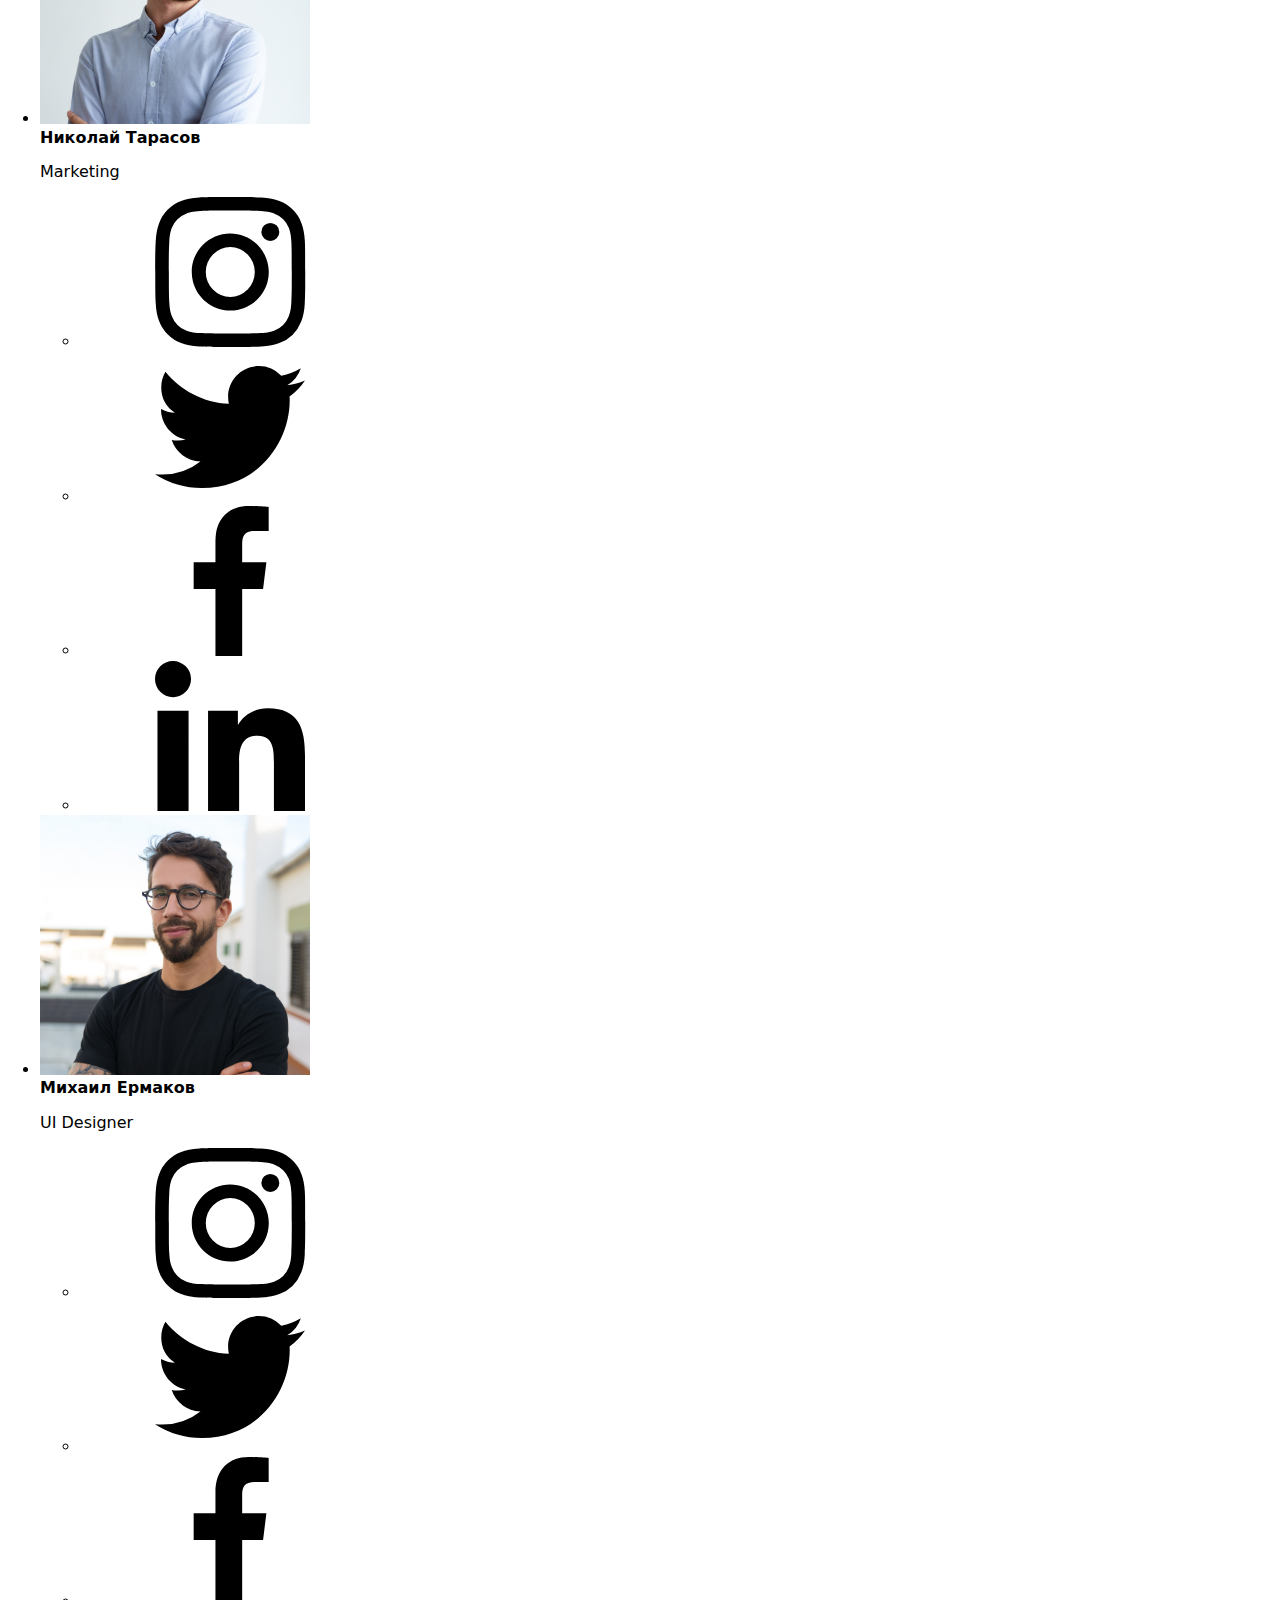
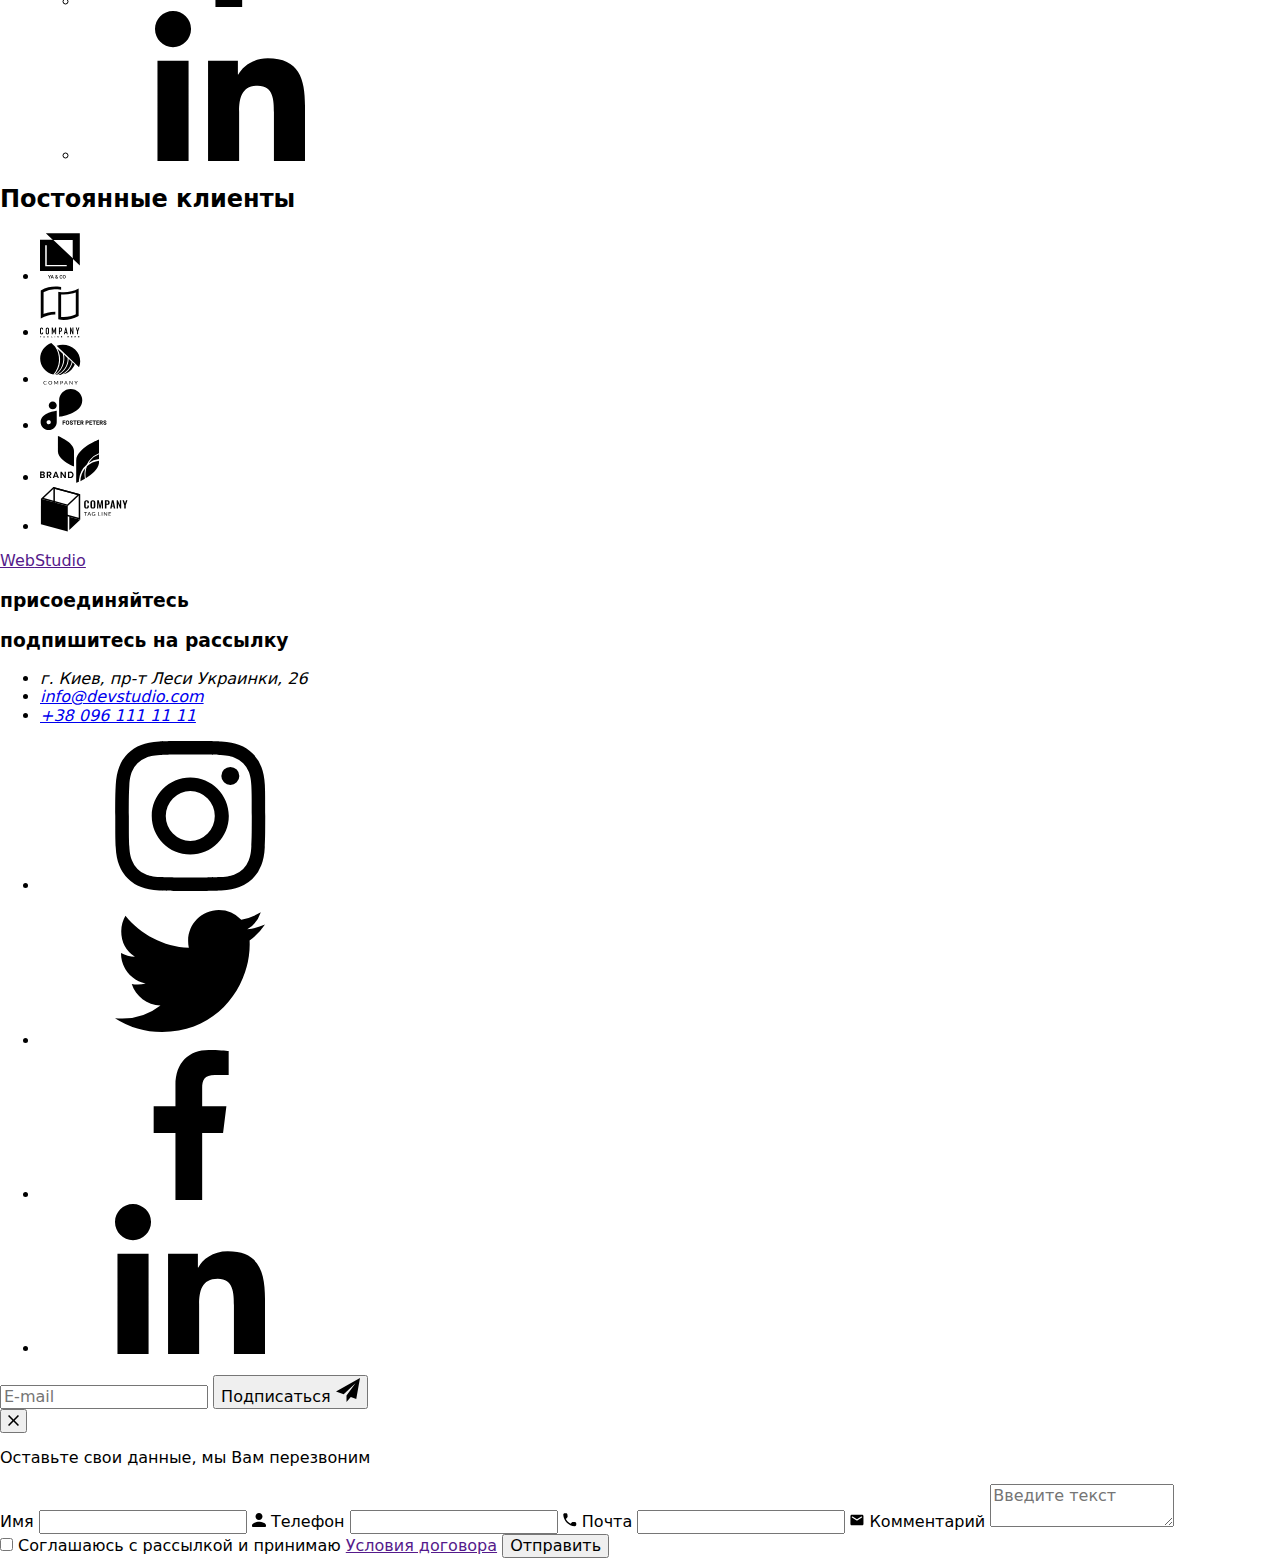
==== commit be747776: "upd" ====
--- a/index.html
+++ b/index.html
@@ -9,7 +9,7 @@
     <link
         href="https://fonts.googleapis.com/css2?family=Raleway:wght@700&family=Roboto:ital,wght@0,100;0,300;0,400;0,500;0,700;0,900;1,100;1,300;1,400;1,500;1,700;1,900&display=swap"
         rel="stylesheet">
-    <link rel="stylesheet" href="./CSS/styles.css">
+    <link rel="stylesheet" href="./CSS/main.css">
     
 </head>
 <body>
@@ -66,7 +66,7 @@
         <section class="hero">
            
             <h1 class="hero-title">Эффективные решения <br>для вашего бизнеса</h1>
-            <a class="order-btn" href="" data-modal-open>Заказать услугу</a>
+            <button class="order-btn button-style" href="" data-modal-open>Заказать услугу</button>
            
         </section>
         <!-- наши преимущества -->
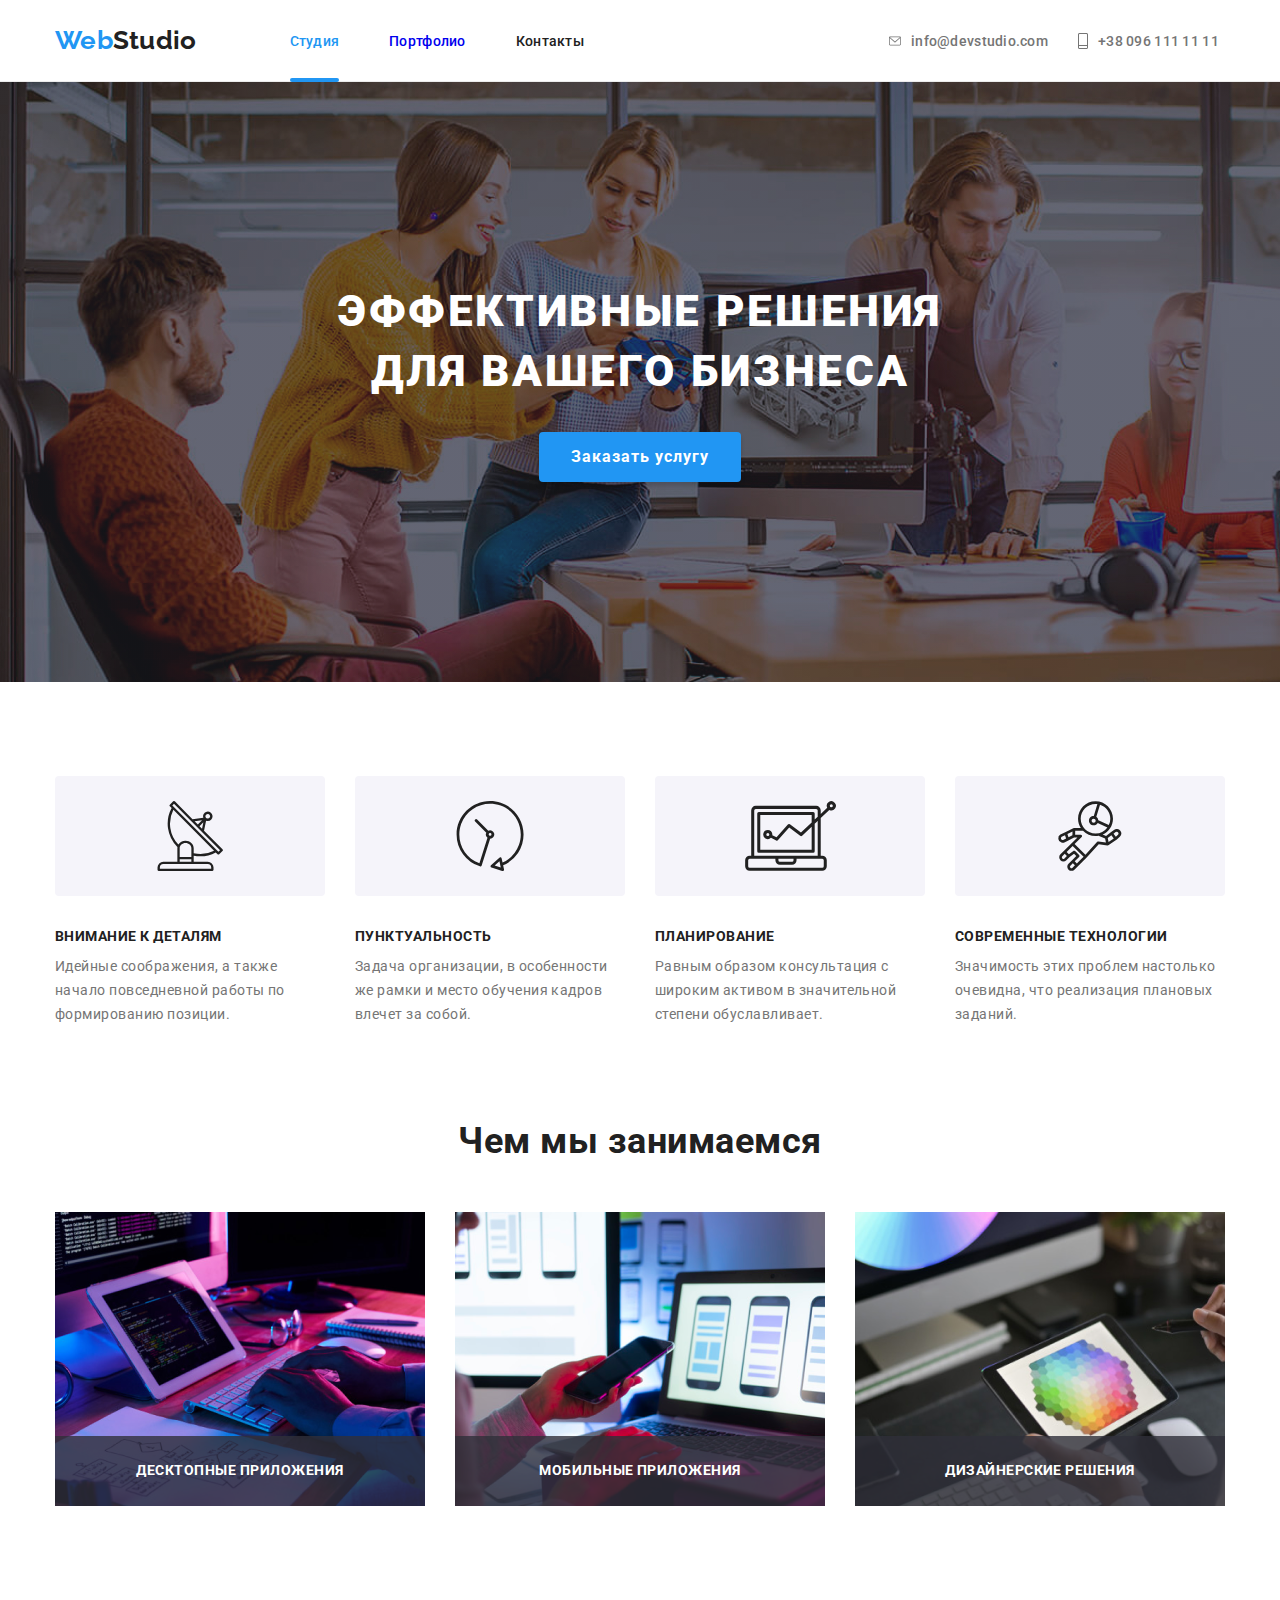
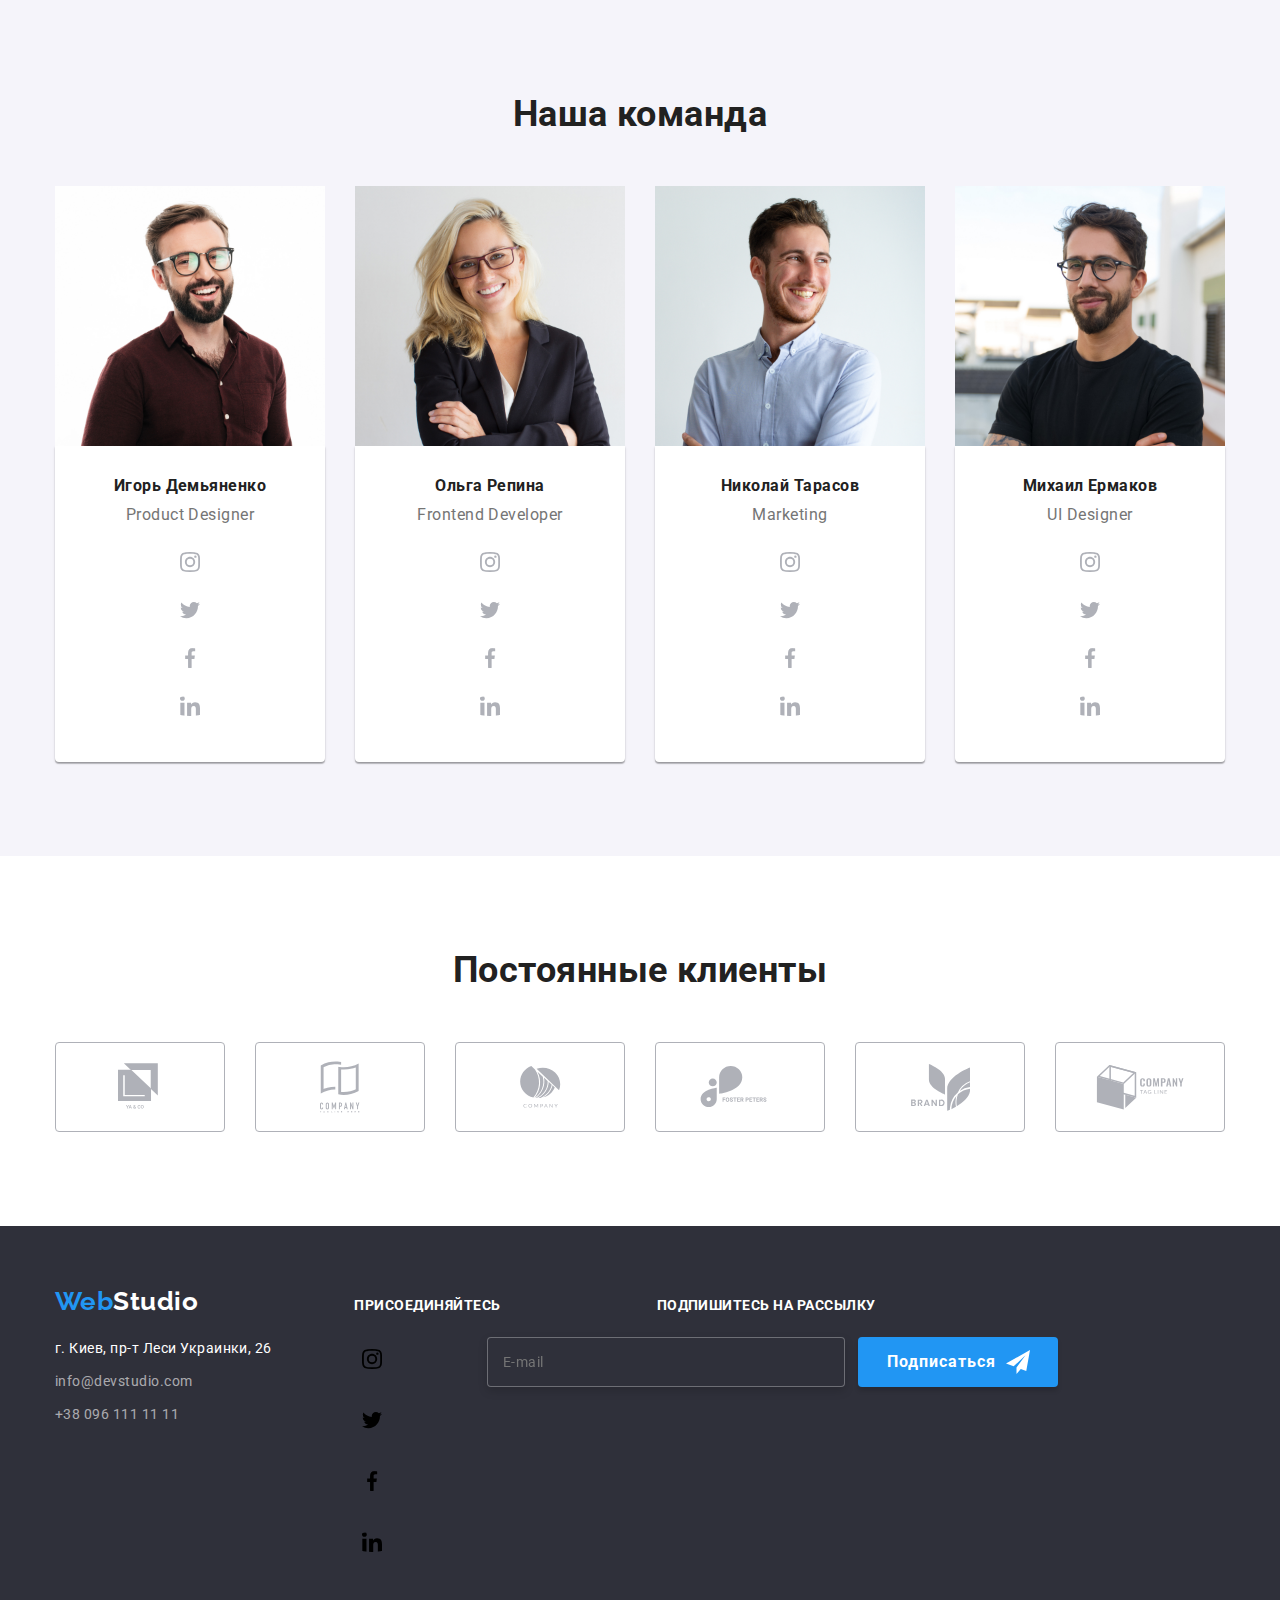
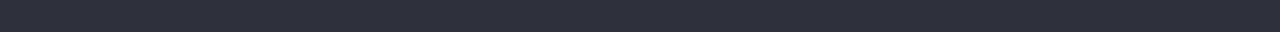
==== commit 64ab3a6c: "1" ====
--- a/index.html
+++ b/index.html
@@ -9,7 +9,7 @@
     <link
         href="https://fonts.googleapis.com/css2?family=Raleway:wght@700&family=Roboto:ital,wght@0,100;0,300;0,400;0,500;0,700;0,900;1,100;1,300;1,400;1,500;1,700;1,900&display=swap"
         rel="stylesheet">
-    <link rel="stylesheet" href="./CSS/main.css">
+    <link rel="stylesheet" href="./CSS/styles.css">
     
 </head>
 <body>
@@ -115,7 +115,7 @@
 
           <section class="business main-blocks-centred">
             
-            <ul class="business-list">
+            <ul class="business-list flex-blocks-centred">
               <li>
                 <img src="./img/main/algorythm.png" width="370" alt="">
                 <p class="font-caps flex-blocks-centred">десктопные приложения</p>
@@ -140,7 +140,7 @@
                         <div class="team-item">
                          <b>Игорь Демьяненко</b>
                          <p>Product Designer</p>
-                         <ul class="social-links">
+                         <ul class="socials-list-main">
                              <li> 
                                 <a href="#">
                                 <svg class="icon-social">
@@ -149,7 +149,7 @@
                                 </svg>
                                 </a>
                              </li>
-                             <li class="twitter">
+                             <li>
                                 <a href="#">
                                     <svg class="icon-social">
                                         <use href="./img/sprite.svg#icon-twitter-1">
@@ -157,7 +157,7 @@
                                     </svg>
                                 </a>
                              </li>
-                             <li class="facebook">
+                             <li>
                                 <a href="#">
                                     <svg class="icon-social">
                                         <use href="./img/sprite.svg#icon-facebook-1">
@@ -165,7 +165,7 @@
                                     </svg>
                                 </a>
                              </li>
-                             <li class="linkedin">
+                             <li>
                                 <a href="#">
                                     <svg class="icon-social">
                                         <use href="./img/sprite.svg#icon-linkedin-1">
@@ -181,7 +181,7 @@
                     <div class="team-item">
                      <b>Ольга Репина</b>
                      <p>Frontend Developer</p>
-                    <ul class="social-links">
+                    <ul class="socials-list-main">
                         <li>
                             <a href="#">
                                 <svg class="icon-social">
@@ -199,7 +199,7 @@
                             </a>
                         </li>
                         <li class="facebook">
-                            <a href="#">
+                            <a href="">
                                 <svg class="icon-social">
                                     <use href="./img/sprite.svg#icon-facebook-1">
                                     </use>
@@ -222,7 +222,7 @@
                     <div class="team-item"> 
                          <b>Николай Тарасов</b>
                          <p>Marketing</p>
-                        <ul class="social-links">
+                        <ul class="socials-list-main">
                             <li>
                                 <a href="">
                                     <svg class="icon-social">
@@ -263,7 +263,7 @@
                   <div class="team-item">
                      <b>Михаил Ермаков</b>
                      <p>UI Designer</p>
-                    <ul class="social-links">
+                    <ul class="socials-list-main">
                         <li> 
                             <a href="#">
                                 <svg class="icon-social">
@@ -307,7 +307,7 @@
     <h2 class="section-title">Постоянные клиенты</h2>
 <ul class="customers-list main-blocks-centred flex-blocks-centred">
     <li class="customers-item">
-        <a href="#">
+        <a href="#" class="flex-blocks-centred">
         <svg class="customers-icon" width="44" height="49" >
              <use href="./img/sprite.svg#icon-logo-1">
              </use>
@@ -315,7 +315,7 @@
         </a>
     </li>
     <li class="customers-item">
-        <a href="#">
+        <a href="#" class="flex-blocks-centred">
         <svg class="customers-icon" width="40" height="52" >
              <use href="./img/sprite.svg#icon-logo-2">
              </use>
@@ -323,7 +323,7 @@
         </a>
     </li>
     <li class="customers-item">
-        <a href="#">
+        <a href="#" class="flex-blocks-centred">
         <svg class="customers-icon" width="41" height="42" >
              <use href="./img/sprite.svg#icon-logo-3">
              </use>
@@ -331,7 +331,7 @@
         </a>
     </li>
     <li class="customers-item">
-        <a href="#">
+        <a href="#" class="flex-blocks-centred">
         <svg class="customers-icon" width="80" height="42" >
             <use href="./img/sprite.svg#icon-logo-4">
             </use>
@@ -339,7 +339,7 @@
         </a>
     </li>
     <li class="customers-item">
-        <a href="#">
+        <a href="#" class="flex-blocks-centred">
         <svg class="customers-icon" width="59" height="47">
             <use href="./img/sprite.svg#icon-logo-5">
             </use>
@@ -347,7 +347,7 @@
         </a>
     </li>
     <li class="customers-item">
-        <a href="#">
+        <a href="#" class="flex-blocks-centred">
         <svg class="customers-icon" width="89" height="45">
             <use href="./img/sprite.svg#icon-logo-6">
             </use>
@@ -375,9 +375,9 @@
         
     
         
-        <ul class="social-links">
+        <ul class="socials-list-footer">
             <li>
-                <a class="social-link-footer" href="">
+                <a href="">
                     <svg class="icon-social">
                         <use href="./img/sprite.svg#icon-instagram-1">
                         </use>
@@ -385,7 +385,7 @@
                 </a>
             </li>
             <li>
-                <a class="social-link-footer" href="">
+                <a href="">
                     <svg class="icon-social">
                         <use href="./img/sprite.svg#icon-twitter-1">
                         </use>
@@ -393,7 +393,7 @@
                 </a>
             </li>
             <li>
-                <a class="social-link-footer" href="">
+                <a href="">
                     <svg class="icon-social">
                         <use href="./img/sprite.svg#icon-facebook-1">
                         </use>
@@ -401,7 +401,7 @@
                 </a>
             </li>
             <li>
-                <a class="social-link-footer" href="">
+                <a href="">
                     <svg class="icon-social">
                         <use href="./img/sprite.svg#icon-linkedin-1">
                         </use>
--- a/CSS/styles.css
+++ b/CSS/styles.css
@@ -0,0 +1,884 @@
+
+/* определение переменных */
+
+:root {
+	--font-description-item-color: #757575;
+	--font-heading-color: #212121;
+	--accent-color: #ffffff;
+	--background-footer-hero-color: #2f303a;
+	--background-basic-color: #e5e5e5;
+	--background-team-button-color: #f5f4fa;
+	--hover-web-color: #2196f3;
+	--font-family: 'Roboto';
+	--font-style: normal;
+	--address-color: #757575;
+	--fontsize-header-footer-advantage: 14px;
+	--fontsize-team-projectsdesc-buttons: 16px;
+	
+}
+
+/* глобальные настройки и сброс по умолчанию*/
+
+*,
+*::before,
+*::after {
+	box-sizing: border-box;
+	margin: 0px;
+	padding: 0px;
+}
+
+
+:visited {
+	color: inherit;	
+}
+
+li {
+	list-style: none;
+}
+
+a {
+	text-decoration: none;
+	display: block;	
+}
+a, button, input, textarea {
+	transition: 250ms cubic-bezier(0.4, 0, 0.2, 1);
+}
+
+img {
+	display: block;
+}
+
+body {
+	font-family: var(--font-family), sans-serif;
+	font-style: var(--font-style);
+	letter-spacing: 0.03em;
+	font-weight: normal;
+	
+	font-size: var(--fontsize-team-projectsdesc-buttons);
+}
+/* ======= класс, который прячет ====== */
+.visually-hidden {
+  position: absolute !important;
+  clip: rect(1px 1px 1px 1px); /* IE6, IE7 */
+  clip: rect(1px, 1px, 1px, 1px);
+  padding: 0 !important;
+  border: 0 !important;
+  height: 1px !important;
+  width: 1px !important;
+  overflow: hidden;
+}
+
+/* утилита задает размер главным блокам и размещает их по центру */
+
+.main-blocks-centred{
+	width:1200px; 
+	padding-left: 15px;
+	padding-right: 15px;
+	margin-left: auto;
+	margin-right: auto;
+}
+
+.flex-blocks-centred {
+	display: flex;
+	align-items: center;
+	justify-content: center;
+}
+/* утилита задает размер шрифту в header, footer, блоку advantages */
+
+.fontsize-header-footer-advantage {
+	font-size: var(--fontsize-header-footer-advantage);
+}
+
+/* настройки для заголовков секций */
+.section-title {
+	font-weight: bold;
+	font-size: 36px;
+	line-height: 1.16;
+	text-align: center;
+	color: var(--font-heading-color);
+	
+}
+/* шрифт для фрагментов в верхнем регистре */
+.font-caps {
+	font-weight: bold;
+	line-height: 1.14;
+	text-transform: uppercase;
+	font-size: 14px;
+}
+/* ============= СТИЛИ ДЛЯ КНОПОК =============== */
+.button-style {
+	
+	font-weight: bold;
+    letter-spacing: 0.06em;
+	font-family: var(--font-family);
+	font-style: var(--font-style);
+	letter-spacing: 0.06em;
+	font-size: 16px;
+    border: 0px;
+	border-radius: 4px;
+	cursor: pointer;
+}
+
+/* ============== MODAL WINDOW ======= */
+.backdrop {
+	position: fixed;
+	top: 0;
+	left: 0;
+	width: 100%;
+	height: 100%;
+	background: rgba(0, 0, 0, 0.2);
+	opacity: 1;
+	transition: opacity 250ms cubic-bezier(0.4, 0, 0.2, 1);
+	
+}
+.backdrop.is-hidden .modal{
+	transform: translate( -50%, -50%) scale(1.1);
+}
+
+.backdrop .modal {
+	
+	position: absolute;
+	top: 50%;
+	left: 50%;
+
+	transform: translate( -50%, -50%) scale(1);
+    width: 528px;
+    height: 581px;
+    
+    background: #FFFFFF;
+    box-shadow: 0px 1px 3px rgba(0, 0, 0, 0.12), 0px 1px 1px rgba(0, 0, 0, 0.14), 0px 2px 1px rgba(0, 0, 0, 0.2);
+    border-radius: 4px;
+	transition: transform 250ms cubic-bezier(0.4, 0, 0.2, 1);
+	
+}
+
+.modal-close-btn {
+	position: absolute;
+	top: 8px;
+	right: 8px;
+    width: 30px;
+    height: 30px;
+	background: #FFFFFF;
+    border: 1px solid rgba(0, 0, 0, 0.1);
+	border-radius: 50%;
+	cursor: pointer;
+	color: black;
+	transition: color 250ms cubic-bezier(0.4, 0, 0.2, 1);
+}
+.is-hidden {
+	
+	opacity: 0;
+	pointer-events:none;
+}
+
+.contact-heading {
+	margin-top: 40px;
+	margin-bottom: 12px;
+	font-weight: bold;
+    font-size: 20px;
+    line-height: 1.15;
+    text-align: center;
+    letter-spacing: 0.03em;
+    color: #212121;
+}
+
+.contact-form-wrap {
+    display: flex;
+	flex-direction: column;
+	width: 448px;
+	margin: 12px auto 0px;
+
+    font-size: 12px;
+    line-height: 1.17;
+    letter-spacing: 0.01em;
+    color: #757575;
+	fill: var(--font-heading-color);
+
+}
+
+
+
+.contact-form input[placeholder]{
+	padding-left: 38px;
+}
+
+textarea[placeholder]{
+padding: 12px 16px;
+	
+font-size: 14px;
+line-height: 1.14;
+letter-spacing: 0.01em;
+
+color: rgba(117, 117, 117, 0.5);
+}
+
+.comments:focus::placeholder,
+.comments::placeholder {
+  color: rgba(117, 117, 117, 0.5);
+}
+
+textarea{
+	display: block;
+	width: 448px;
+    height: 120px;
+	margin-top: 4px;
+    border: 1px solid rgba(33, 33, 33, 0.2);
+    box-sizing: border-box;
+    border-radius: 4px;
+	resize: none;
+}
+
+.contact-form input{
+	display: block;
+	min-width: 448px;
+	height: 40px;
+
+	margin-top: 4px;
+    margin-bottom: 10px;
+
+	border: 1px solid rgba(33, 33, 33, 0.2);
+    border-radius: 4px;
+	
+}
+.contact-form-wrap label {
+	position: relative;
+	
+}
+  
+.icon-contact-form {
+	position: absolute;
+	top: 32px;
+	left: 12px;
+}
+
+
+.confirmation{
+	margin-top: 20px;
+}
+.icon-confirm{
+	fill: var(--font-heading-color);
+	margin-right: 8px;
+}
+
+.confirmation {
+	font-size: 14px;
+    line-height: 1.7px;
+    
+    color: #757575;
+}
+.confirmation::before{
+	content: "";
+	display: inline-block;
+	width: 16px;
+	height: 16px;
+	margin-right: 7px;
+	
+	background-image: url("../img/icon-confirm.svg");
+	background-position: center;
+	background-repeat: no-repeat;
+	border-radius: 2px;
+}
+
+.confirmation a {
+	display: inline-block;
+    color: var(--hover-web-color);
+	text-decoration: underline;
+	margin-left: 0.3rem;
+}
+.contact-form-btn {
+	min-width: 200px;
+    height: 50px;
+	/* line-height: 1.9; */
+	margin-top: 30px; 
+	margin-bottom: 40px;
+	margin-left: 164px;
+	
+	background: var(--hover-web-color);
+    box-shadow: 0px 4px 4px rgba(0, 0, 0, 0.15);
+    color: var(--accent-color);
+}
+
+
+/* ======================== HEADER ======================== */
+
+ .header-container { 
+	
+	background-color: var(--accent-color);
+	border-bottom: 1px solid #ECECEC;
+}
+
+header {
+	display: flex;
+	align-items: center;
+	
+	padding: 25px 0;
+	font-weight: 500;
+	line-height: 1;
+	letter-spacing: 0.02em;
+	color: var(--font-heading-color);
+	
+
+}
+.highlighted {
+	color: var(--hover-web-color);
+	
+}
+.light-box {
+    position: relative;
+	
+}
+
+.highlighted::after {
+	position: absolute;
+	bottom: -34px;
+	content: "";
+	display: block;
+	width: 100%;
+	height: 4px;
+    background: #2196F3;
+    border-radius: 2px;
+}
+
+
+nav {
+	margin-left: 93px;
+}
+.contacts-header {
+	margin-left: 305px;
+}
+
+header ul {
+	display: flex;
+}
+
+
+nav li:not(:first-child) {
+    margin-left: 50px;
+}
+.contacts-header li{
+	display: flex;
+	align-items: center;
+}
+.contacts-header li:last-child {
+	margin-left: 30px;
+}
+
+
+.contacts {
+	color: var(--font-description-item-color);
+	display:flex;
+	align-items: center;
+}
+
+/* ============== ЛОГОТИП ==============*/
+.logo {
+	font-family: 'Raleway', sans-serif;
+	font-style: normal;
+	font-weight: bold;
+	font-size: 26px;
+	line-height: 1.2;
+	color: var(--font-heading-color);
+}
+
+.logo span {
+	color: var(--hover-web-color);
+}
+
+.icon-mail {
+	width: 12px;
+	height: 10px;
+	margin-right: 10px;
+	fill: currentColor;
+}
+.icon-phone {
+	width: 10px;
+	height: 16px;
+	margin-right: 10px;
+	fill: currentColor;
+}
+
+/* ======================== FOOTER ======================== */
+
+.footer-container {
+	
+	background-color: var(--background-footer-hero-color);
+	padding: 60px 0px;
+}
+footer {	
+	line-height: 1.71;
+	font-style: var(--font-style);
+	--font-heading-color: var(--accent-color);	
+}
+
+.logo-social-title {
+	display: flex;
+	align-items: baseline;
+}
+
+address {
+	font-style: inherit;
+	color: var(--font-heading-color);
+}
+
+.logo-footer {
+	display: block; 
+	padding-bottom: 20px;
+}
+footer li:not(:last-child) {
+	margin-bottom: 9px;
+}
+.social-heading {
+	color: var(--accent-color);
+	margin-left: 156px;
+	
+}
+.address-social {
+	display: flex;
+}
+
+.contacts-footer {
+	color: rgba(255, 255, 255, 0.6);
+}
+
+.social-links{
+	
+	display: flex;
+	justify-content: center;
+	text-align: center;	
+}
+address {
+	margin-right: 78px;
+}
+.email-footer {
+
+    width: 358px;
+    height: 50px;
+    margin-left: 93px;
+	padding: 15px;
+
+    border: 1px solid rgba(255, 255, 255, 0.3);
+    filter: drop-shadow(0px 4px 4px rgba(0, 0, 0, 0.15));
+    border-radius: 4px;
+    letter-spacing: 0.03em;
+    line-height: 1.25;
+
+    background: #2F303A;
+    color: rgba(255, 255, 255, 0.6);
+
+}
+.send-btn{
+
+	min-width: 200px;
+    height: 50px;
+	margin-left: 10px;
+	line-height: 1.9;
+	
+	background: var(--hover-web-color);
+    box-shadow: 0px 4px 4px rgba(0, 0, 0, 0.15);
+    color: var(--accent-color);
+
+}
+
+.icon-send {
+	margin-left: 10px;
+	fill: currentColor;
+}
+
+
+/* ========== HOVER AND FOCUS ============= */
+
+header a:hover,
+header a:focus {
+	color: var(--hover-web-color);
+}
+/* соц сети в команде */
+.team-item a:hover,  
+.team-item a:focus {
+	background-color: var(--hover-web-color);
+	color: var(--accent-color);
+ }
+/* кнопки фильтра в портфолио */
+.filter-btn:hover,
+.filter-btn:focus {
+	background-color: var(--hover-web-color);
+	color: var(--accent-color);
+	box-shadow: 0px 3px 1px rgba(0, 0, 0, 0.1), 0px 1px 2px rgba(0, 0, 0, 0.08), 0px 2px 2px rgba(0, 0, 0, 0.12);
+}
+/* фото работ в портфолио */
+.photo-work a:hover,
+.photo-work a:focus {
+	box-shadow: 0px 1px 1px rgba(0, 0, 0, 0.12), 0px 4px 4px rgba(0, 0, 0, 0.06), 1px 4px 6px rgba(0, 0, 0, 0.16); 
+}
+.photo-work a:hover .overlay,
+.photo-work a:focus .overlay {
+	transform: translateY(0);
+} 
+/* соц сети в футере */
+.social-link-footer:hover,
+.social-link-footer:focus {
+	background: #2196F3;
+	color: var(--accent-color);
+}
+/* лого клиентов */
+.customers-item a:hover,
+.customers-item a:focus {
+	color: var(--hover-web-color);
+	
+}
+.contacts:hover,
+.contacts:focus {
+	color: var(--hover-web-color);
+	fill: var(--hover-web-color);
+}
+.contact-form input:focus,
+.contact-form textarea:focus
+ {
+     border: 1px solid var(--hover-web-color);
+	 outline: none; 
+	
+}
+.contact-form input:focus + span {
+     color: var(--hover-web-color);
+	 outline: none;
+	 
+}
+
+.icon-contact-form-wrap {
+	color: var(--font-heading-color);
+	transition: color 250ms cubic-bezier(0.4, 0, 0.2, 1);
+	fill: currentColor;
+}
+
+.contact-form-btn:hover,
+.contact-form-btn:focus {
+	background-color:  #188CE8;
+}
+.confirm:checked + .confirmation::before{
+	background-image: url("../img/icon-confirmed.svg");
+	background-color: var(--hover-web-color);
+}
+
+.modal-close-btn:hover {
+	color :var(--hover-web-color);
+	fill: currentColor;
+}
+
+/* =========== social links icons ======= */
+
+.icon-social {
+	height: 44px;
+	width: 44px;
+	padding: 12px 0px;
+	fill: currentColor;
+	border-radius: 50%;
+	
+}
+
+.social-links>li:not(:first-child) {
+	margin-left: 10px;
+}
+/* social links in footer */
+.social-links a {
+	width: 44px; 
+	height: 44px; 
+	border-radius: 50%;
+	color:var(--accent-color);
+	background: rgba(255, 255, 255, 0.1);
+}
+/* social links in team */
+.team-item a {
+	color: #AFB1B8;
+}
+
+
+
+
+ 
+/* ========== HERO ============= */
+
+.hero {
+	/* background-color: var(--background-footer-hero-color); */
+	max-width: 1600px;
+	min-height: 600px;
+	margin-left: auto;
+	margin-right: auto;
+	padding-top: 200px;
+	padding-bottom: 200px;
+	text-align: center;
+	background-image: linear-gradient(to right, rgba(47, 48, 58, 0.4),
+	rgba(47, 48, 58, 0.4)
+	   ),
+	   url("../img/overlay.jpg");
+	   
+
+	
+}
+.hero-title {
+	
+	font-weight: 900;
+	font-size: 44px;
+	line-height: 1.36;
+		
+	letter-spacing: 0.06em;
+	text-transform: uppercase;
+	color: var(--accent-color);
+	
+}
+
+.order-btn {
+
+	display: inline-block;
+	padding: 10px 32px;
+	min-width: 200px;
+	margin-top: 30px;
+
+	font-weight: bold;
+	line-height: 1.87;
+	letter-spacing: 0.06em;
+
+	border-radius: 4px;
+	box-shadow: 0px 4px 4px rgba(0, 0, 0, 0.15);
+	color: var(--accent-color);
+	background-color: var(--hover-web-color);
+	
+}
+
+/* ============ НАШИ ПРЕИМУЩЕСТВА =============== */
+.advantages {
+	padding: 94px 0;	
+	}
+
+.advantages-list {
+	
+	display: flex;
+	justify-content: center;
+
+}
+
+.advantages-list li {
+	width: 270px;
+}
+.advantages-list li:not(:last-child){
+	margin-right: 30px;
+}
+
+
+.advantages-list h3{
+	
+	color: var(--font-heading-color);
+	margin-bottom: 10px;
+}
+.advantages-list p {
+	line-height: 1.7;
+	color: var(--font-description-item-color);
+}
+.icon-advantages {
+	width: inherit;
+	height: 120px;
+	padding: 25px 0px;
+	margin-bottom: 30px;
+	background: #F5F4FA;
+	border-radius: 4px;
+	fill: #212121;
+}
+/* ============= ЧЕМ МЫ ЗАНИМАЕМСЯ ============ */
+
+
+.business {
+	margin-top: 50px;
+	padding-bottom: 94px;
+	
+}
+.business-list p {
+	
+	position: absolute;
+	bottom: 0;
+	width: 100%;
+	background: rgba(47, 48, 58, 0.8);
+	height: 70px;
+    color: var(--accent-color);
+    
+}
+
+
+.business-list li{
+    position: relative;
+}
+
+.business-list {
+	display: flex;
+	justify-content: center;
+	margin: 0px auto;
+	
+}
+.business-list li:not(:last-child){
+	margin-right: 30px;
+}
+
+/* ============ НАША КОМАНДА =============== */
+	
+.team {
+	background-color: var(--background-team-button-color);
+	line-height: 1.19;
+	text-align: center;
+	color: var(--font-description-item-color);
+	padding: 94px 0;
+	
+	
+}
+/* .team ul { 
+	display: flex;
+	justify-content: center;
+	text-align: center;
+	 margin-top: 50px;
+} */
+
+.team-list {
+	padding-top: 50px;
+}
+
+.team-list>li:not(:first-child) {
+	margin-left: 30px;
+}
+
+
+.team b {
+	display: block;
+	color: var(--font-heading-color);
+	
+}
+.team p {
+	 margin-top: 10px;
+	 margin-bottom: 16px;	
+	
+}
+.team-item {
+	padding-top: 30px;
+	padding-bottom: 30px;
+	box-shadow: 0px 1px 3px rgba(0, 0, 0, 0.12), 0px 1px 1px rgba(0, 0, 0, 0.14), 0px 2px 1px rgba(0, 0, 0, 0.2);
+	border-radius: 0px 0px 4px 4px;
+	background: var(--accent-color);
+}
+
+
+/* =============== CUSTOMERS ================== */
+.customers {
+	/* background-color: var(--background-basic-color);	  */
+	padding: 94px 0;
+	
+}
+
+.customers-list {
+	/* display: flex; 
+	align-items: center;
+	justify-content: center;*/
+	margin-top: 50px;
+}
+.customers-list>li:not(:first-child) {
+	margin-left: 30px;
+}
+.customers-item a {
+	width: 170px;
+	height: 90px;
+	display: flex;
+	align-items: center;
+	justify-content: center;
+	border: 1px solid; 
+	border-radius: 4px;
+	color: #AFB1B8;
+}
+.customers-icon {
+	fill: currentColor;
+}
+
+/*============== СТРАНИЦА ПОРТФОЛИО ===================== */
+
+/* КНОПКИ ФИЛЬТРА */
+.portfolio {
+	padding: 94px 0;
+}
+
+.filter {
+	
+	display: flex;
+	justify-content: center;
+	
+}
+.filter-btn {
+	
+	min-width: 84px;
+	padding: 6px 22px;
+
+	font-weight: 500;
+	line-height: 1.62;
+	
+	color: var(--font-heading-color);
+	background-color: var(--background-team-button-color);
+
+}
+
+.filter li:not(:last-child) {
+	margin-right: 8px;
+}
+
+/* ============= ФОТО РАБОТ ============== */
+
+.photo-work {
+	display: flex;
+	flex-wrap: wrap;
+	padding-top: 50px;
+	
+}
+.photo-work li:not(:nth-child(3n)){
+	margin-right: 27px;
+}
+.photo-work li{
+	border: 1px solid #EEEEEE; 
+	background: var(--accent-color);
+	margin-bottom: 30px;
+}
+.photo-work li:nth-last-child(-n + 3) {
+    margin-bottom: 0px;
+}
+
+.img-wrap {
+	position: relative;
+	overflow: hidden; 
+}
+.overlay {
+	position: absolute;
+	width: 100%;
+	height: 100%;
+	top: 0;
+	padding: 0 24px;
+	background: rgba(33, 150, 243, 0.9);
+	color: var(--accent-color);
+	line-height: 1.87;
+    transform: translateY(100%);
+	transition: transform 250ms cubic-bezier(0.4, 0, 0.2, 1);
+    
+}
+
+.photo-work b, .photo-work p {
+	margin-left: 24px;
+}
+.photo-work b {
+	display:block;
+	font-weight: bold;
+	margin-top: 20px;
+	margin-bottom: 4px;
+	font-size: 18px;
+	line-height: 2;
+	letter-spacing: 0.06em;
+	color: var(--font-heading-color);
+	
+}
+.photo-work p {
+	line-height: 1.87;
+	color: var(--font-description-item-color);
+	padding-bottom: 20px;
+}
+.photo-work a {
+	width: inherit;
+	height: inherit;
+}
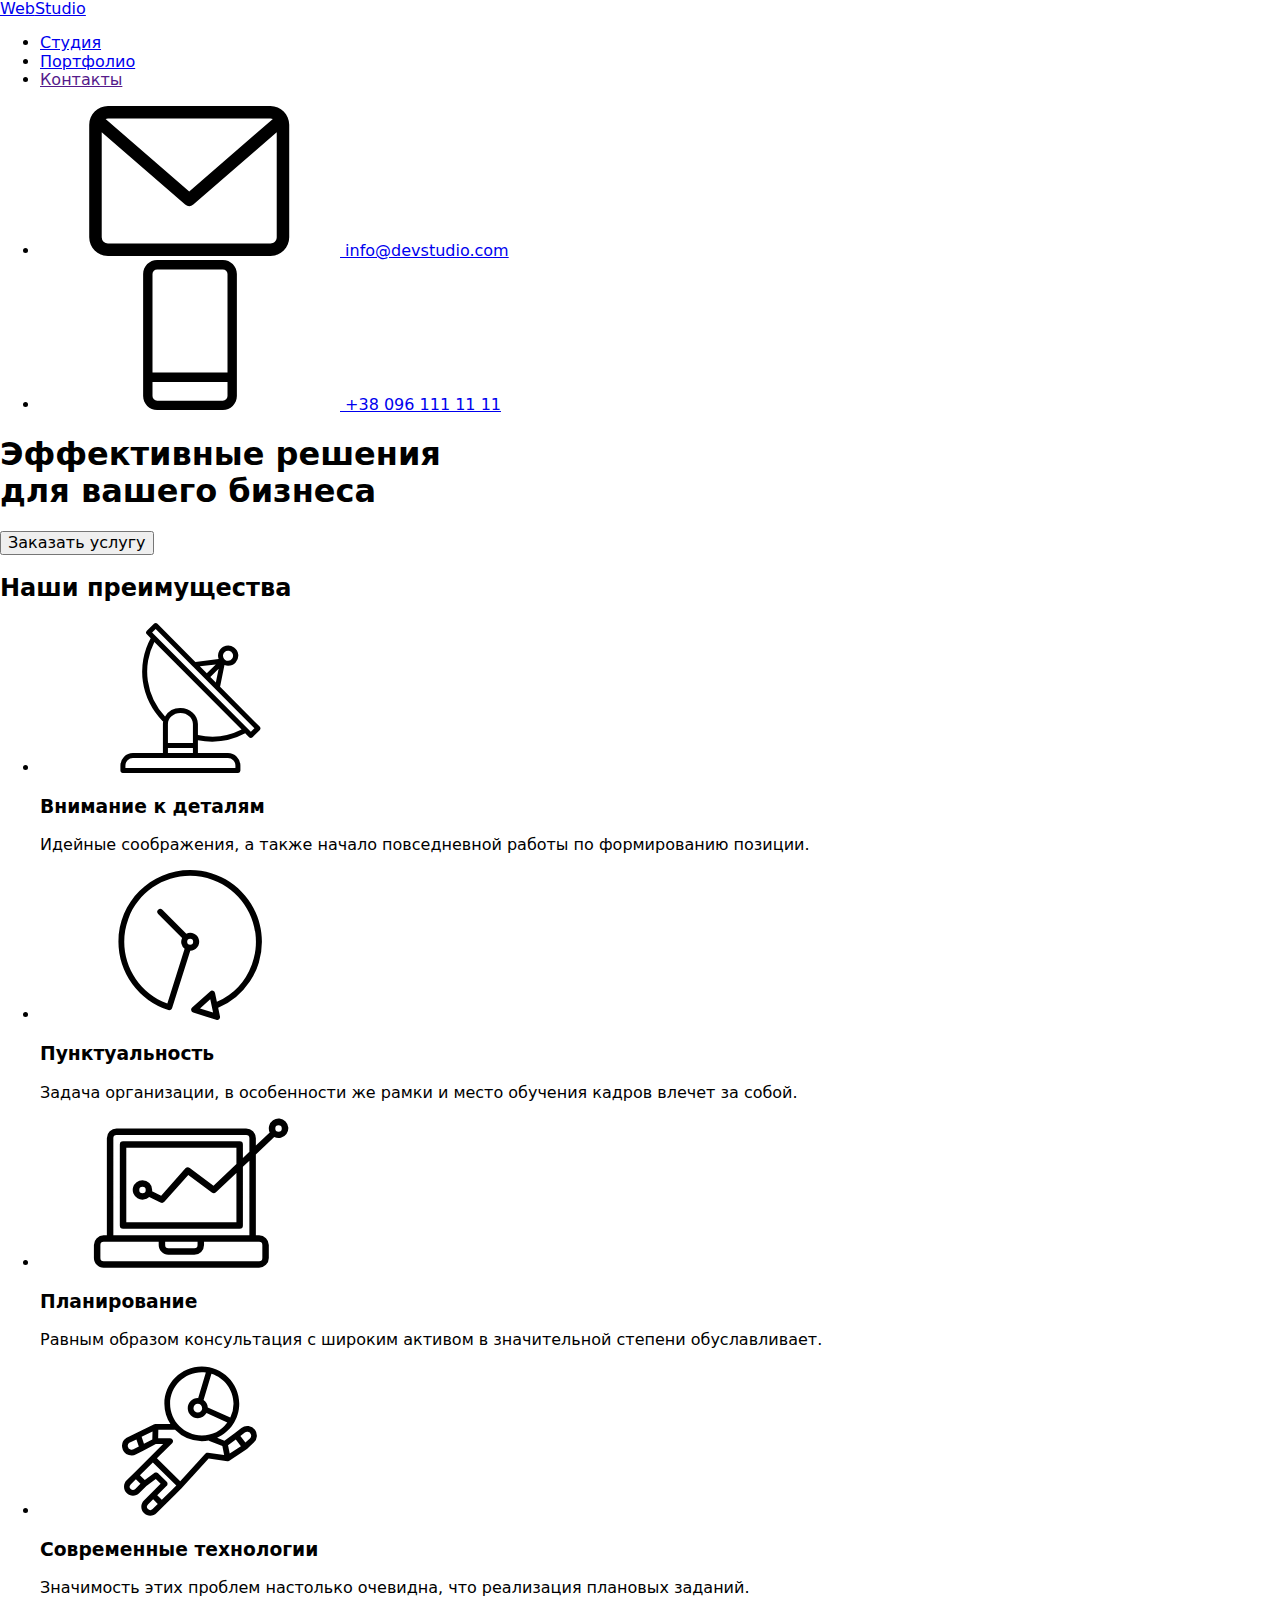
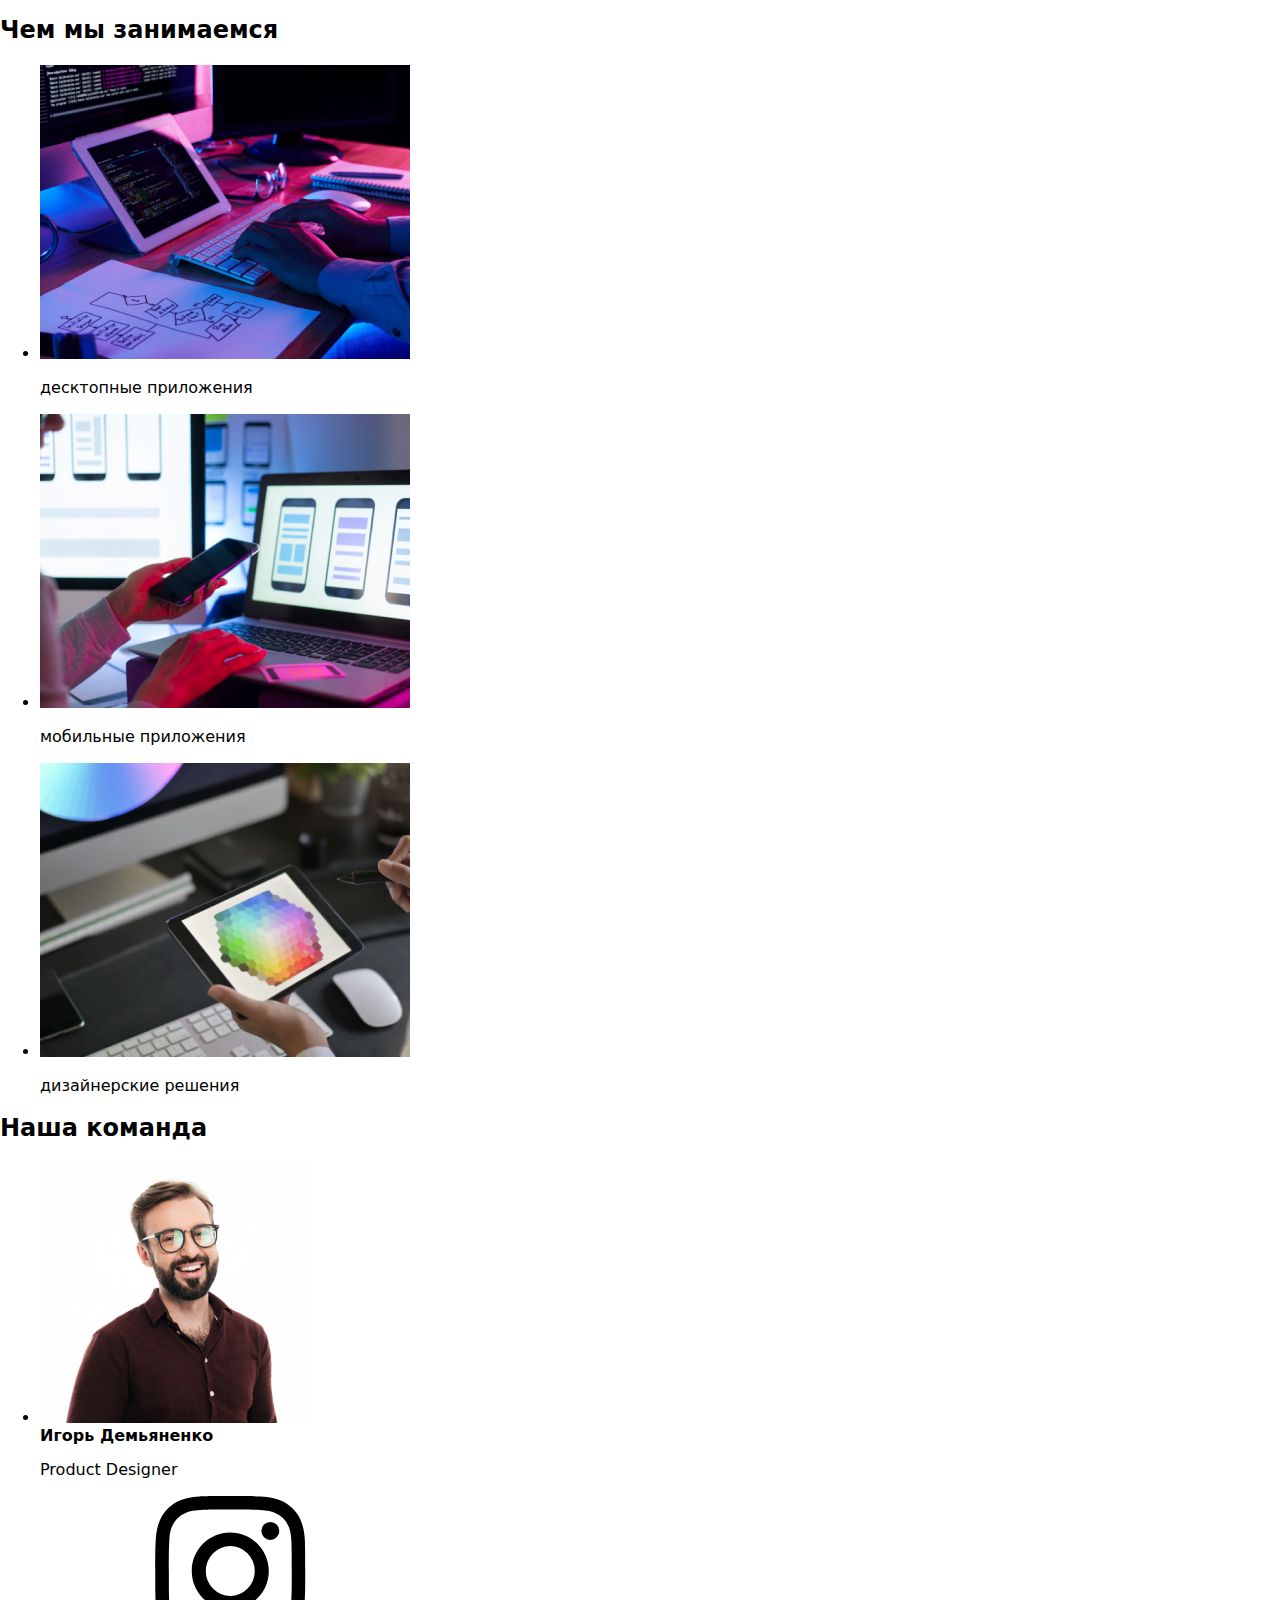
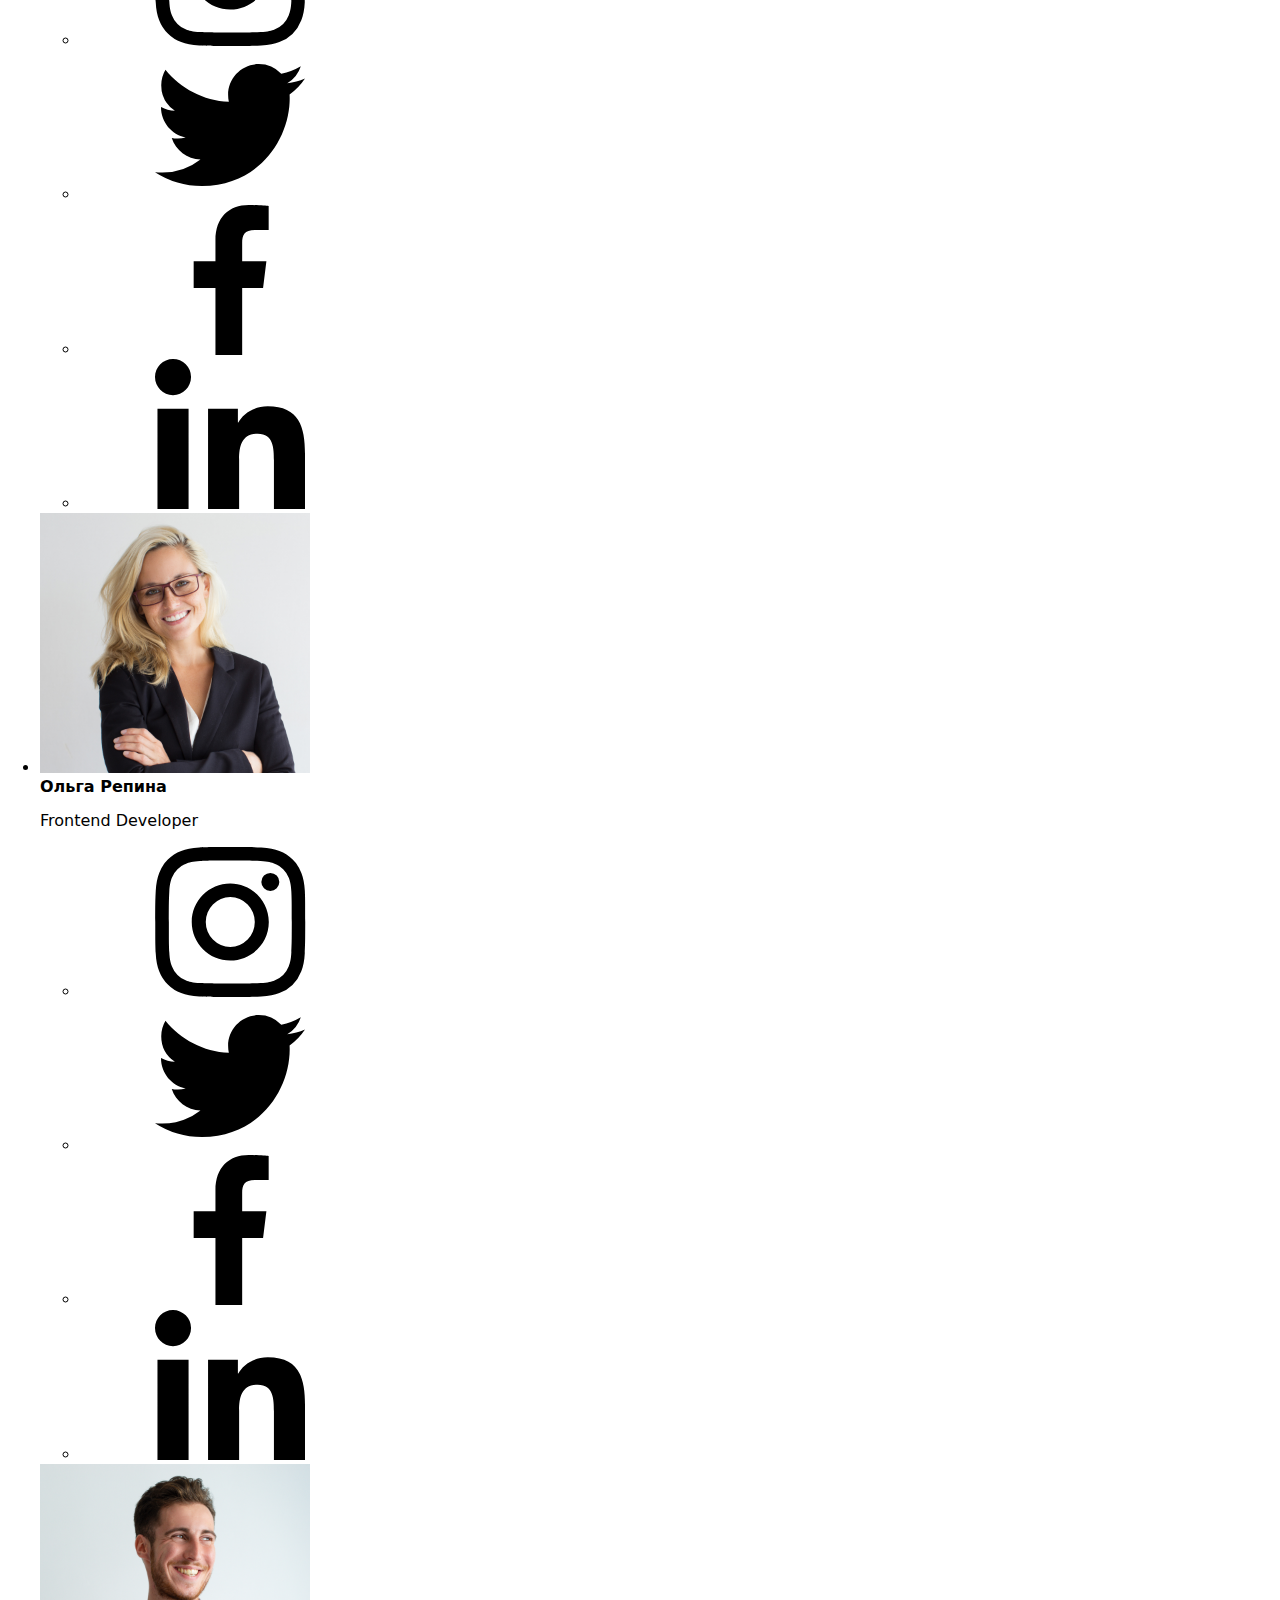
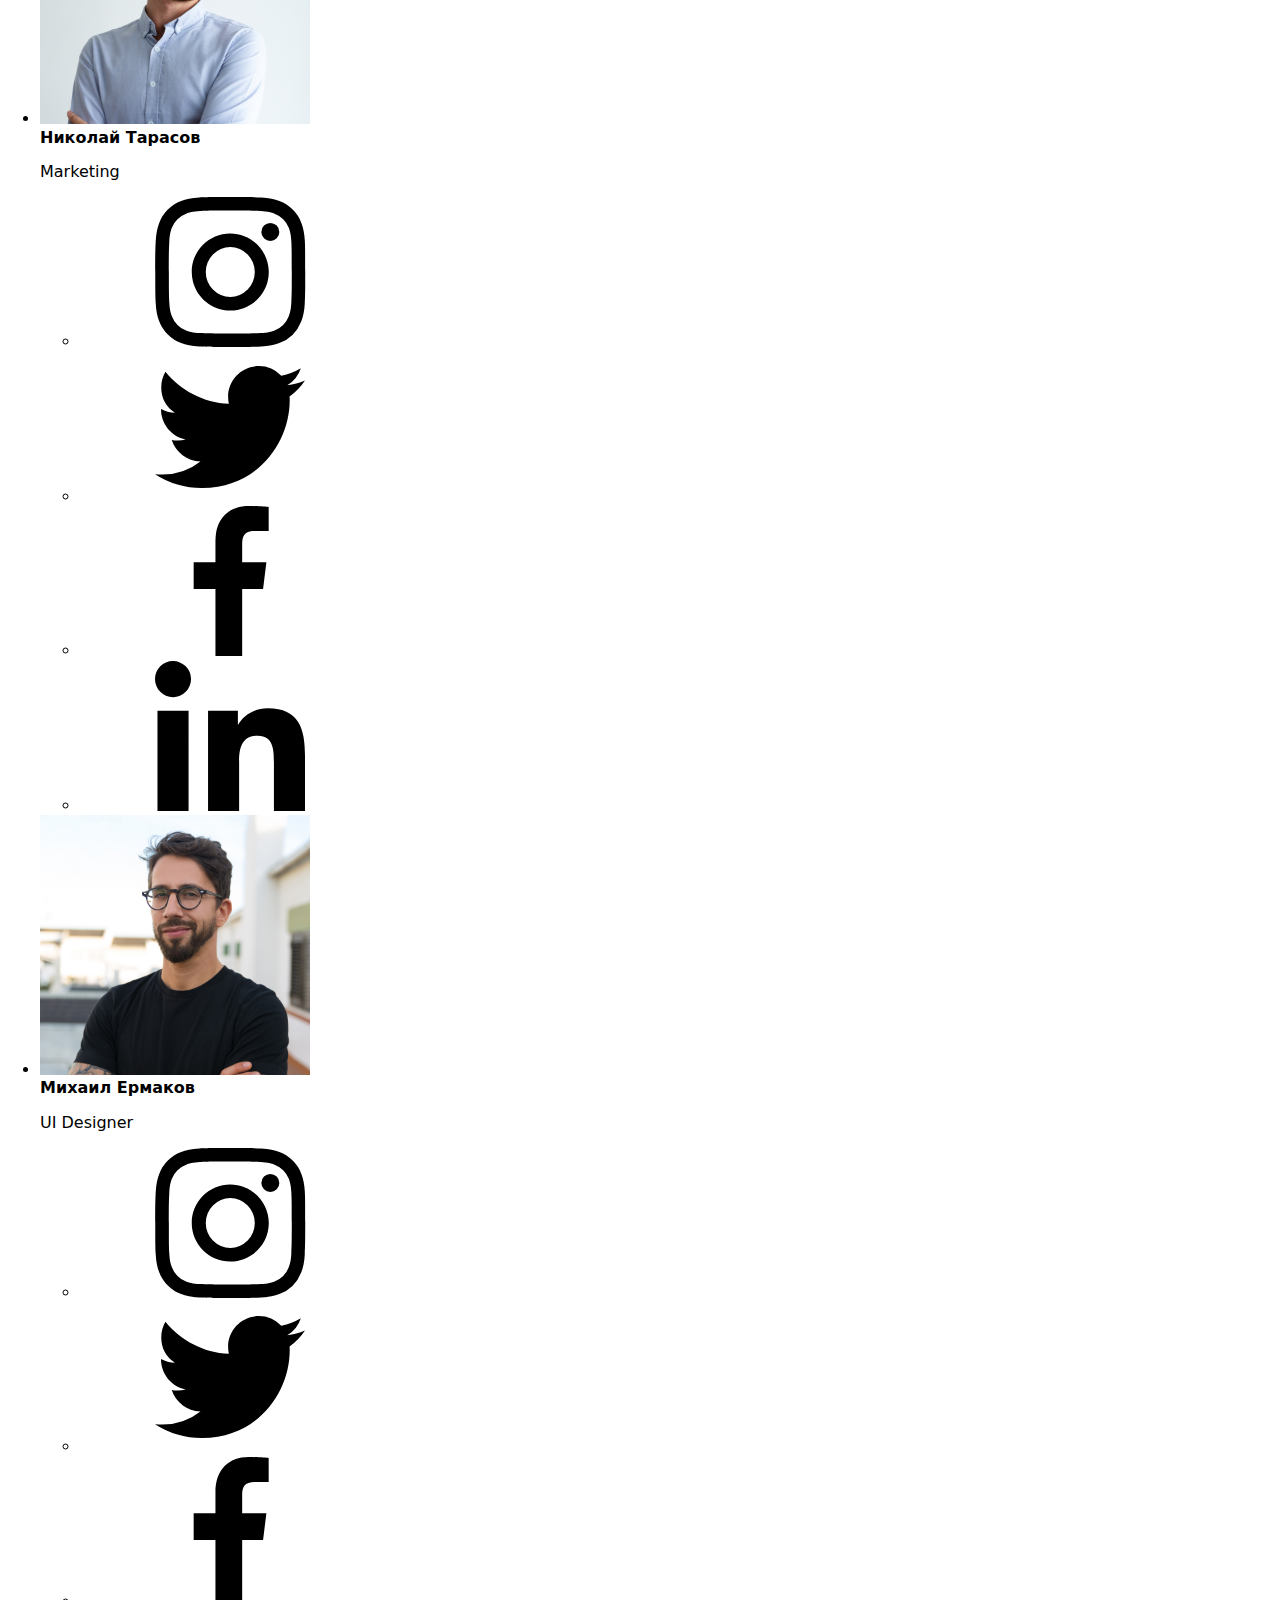
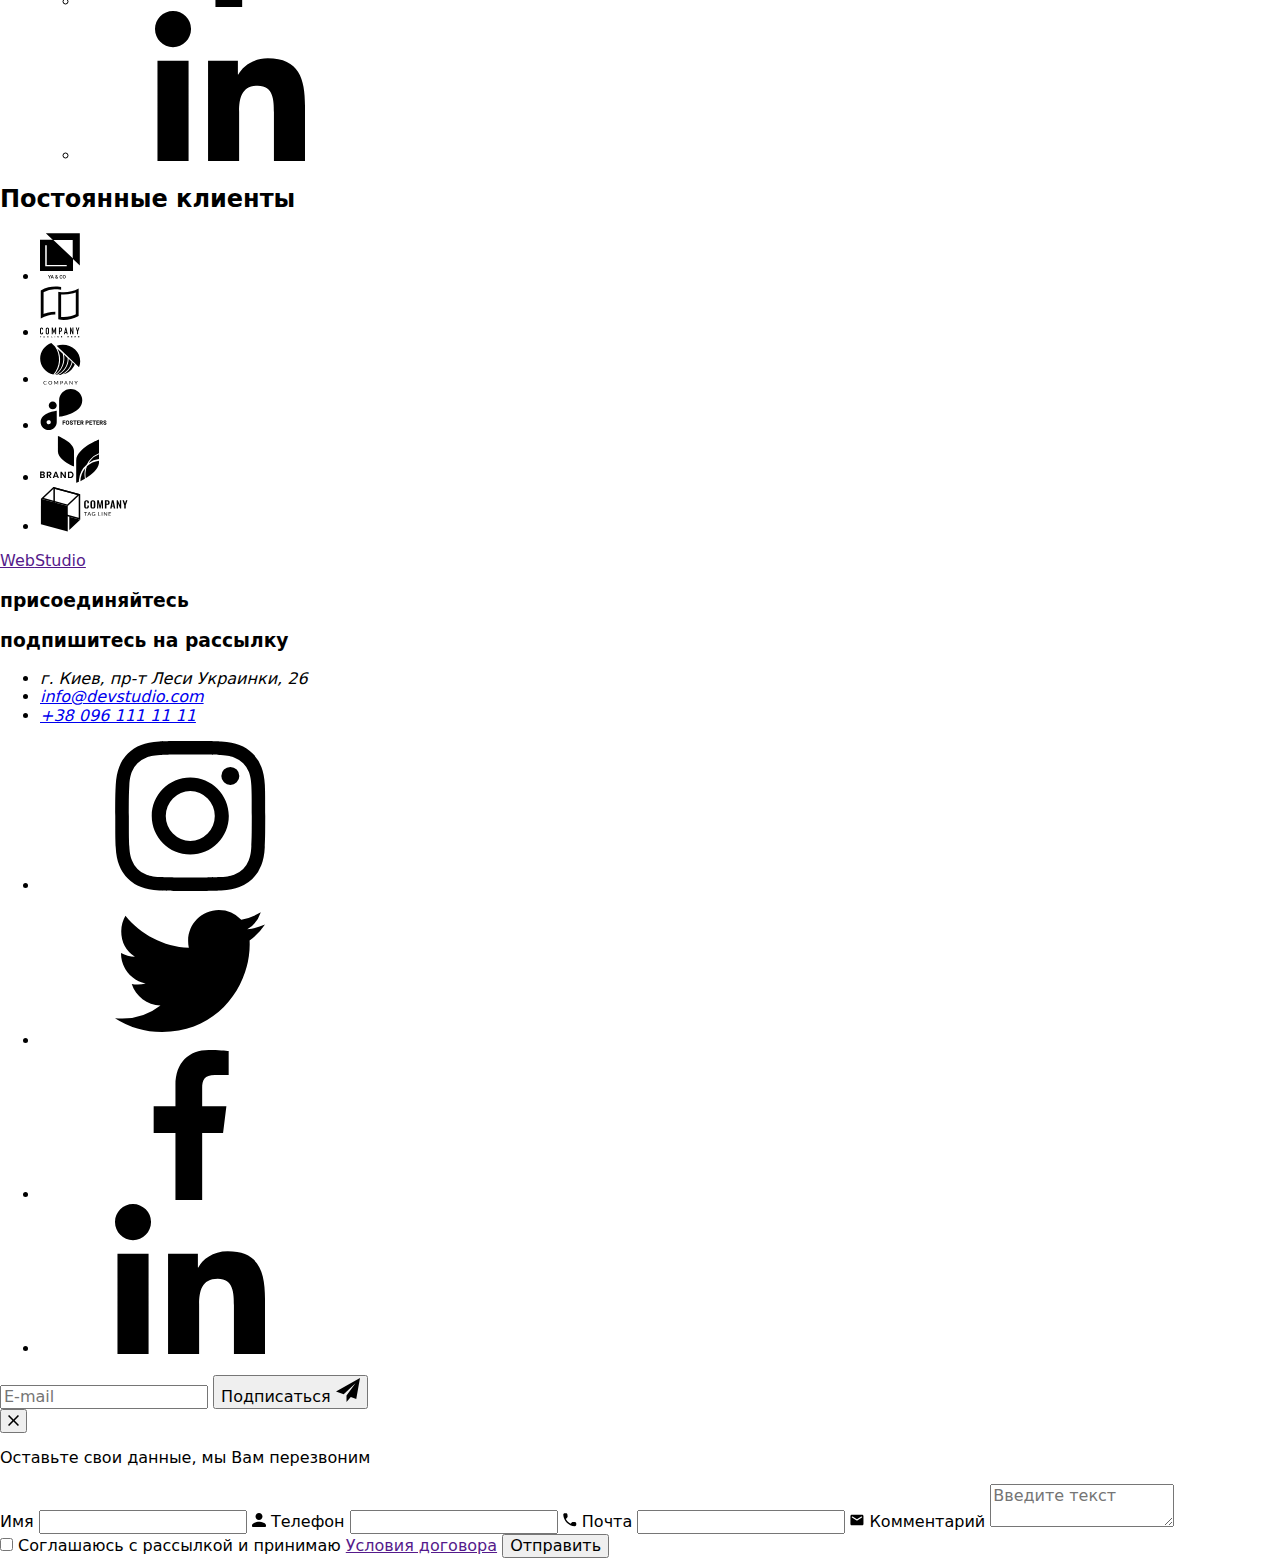
==== commit 85aa9ced: "2" ====
--- a/index.html
+++ b/index.html
@@ -9,7 +9,7 @@
     <link
         href="https://fonts.googleapis.com/css2?family=Raleway:wght@700&family=Roboto:ital,wght@0,100;0,300;0,400;0,500;0,700;0,900;1,100;1,300;1,400;1,500;1,700;1,900&display=swap"
         rel="stylesheet">
-    <link rel="stylesheet" href="./CSS/styles.css">
+    <link rel="stylesheet" href="./CSS/main.min.css">
     
 </head>
 <body>
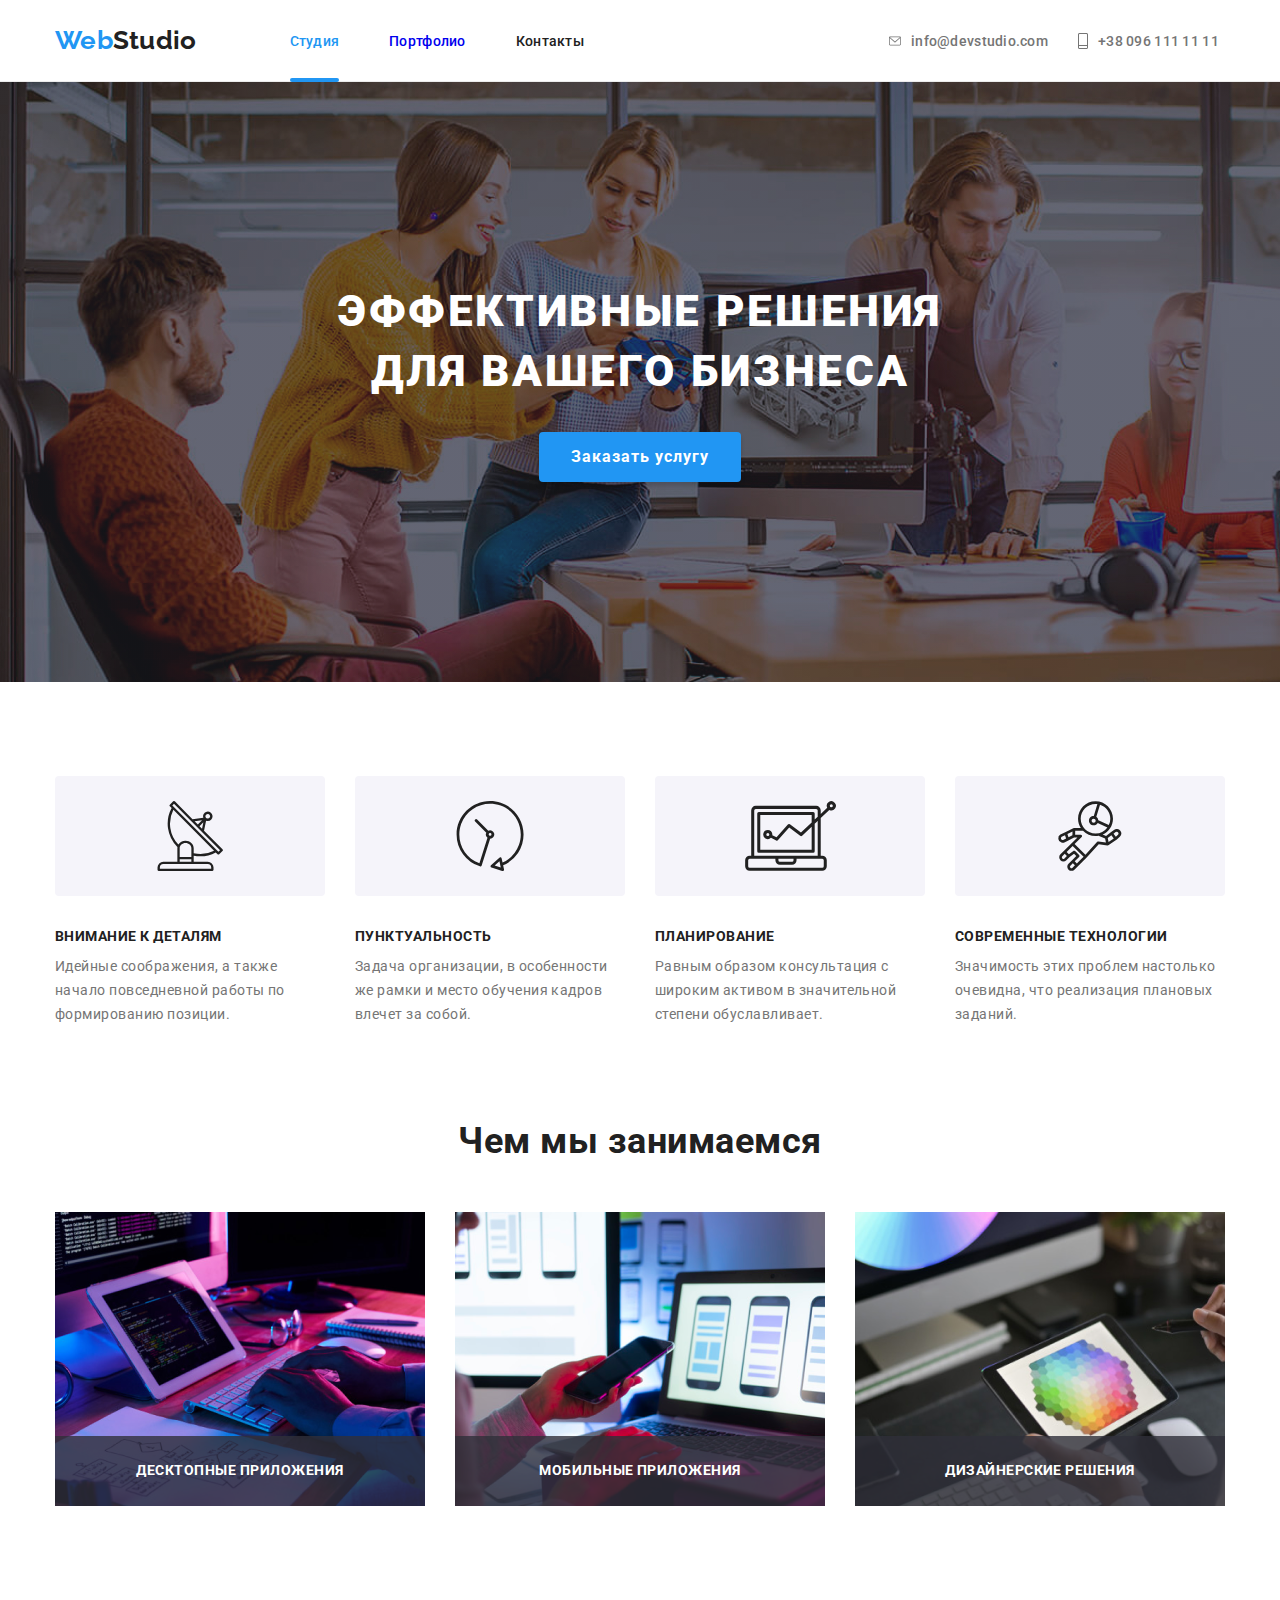
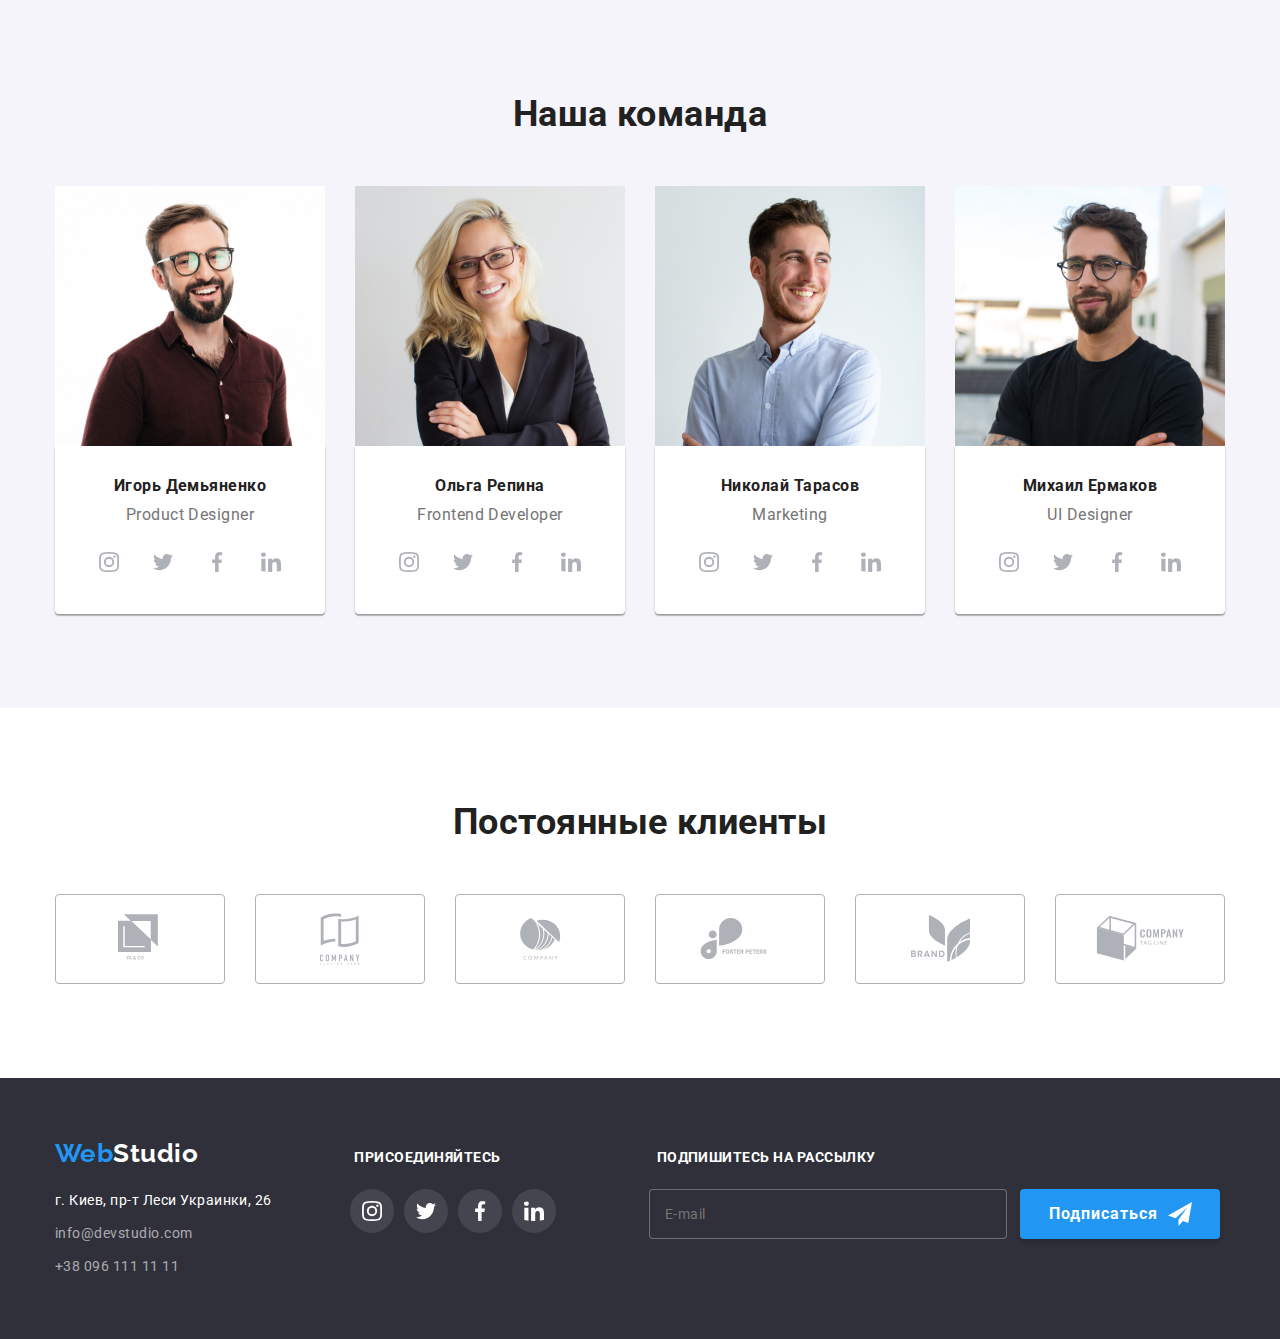
==== commit 4484fb2d: "upd" ====
--- a/index.html
+++ b/index.html
@@ -9,7 +9,7 @@
     <link
         href="https://fonts.googleapis.com/css2?family=Raleway:wght@700&family=Roboto:ital,wght@0,100;0,300;0,400;0,500;0,700;0,900;1,100;1,300;1,400;1,500;1,700;1,900&display=swap"
         rel="stylesheet">
-    <link rel="stylesheet" href="./CSS/main.min.css">
+    <link rel="stylesheet" href="./css/main.min.css">
     
 </head>
 <body>
--- a/css/main.min.css
+++ b/css/main.min.css
@@ -0,0 +1,7 @@
+/*! modern-normalize v1.0.0 | MIT License | https://github.com/sindresorhus/modern-normalize */*,*::before,*::after{box-sizing:border-box}:root{-moz-tab-size:4;tab-size:4}html{line-height:1.15;-webkit-text-size-adjust:100%}body{margin:0}body{font-family:system-ui,-apple-system,"Segoe UI",Roboto,Helvetica,Arial,sans-serif,"Apple Color Emoji","Segoe UI Emoji"}hr{height:0;color:inherit}abbr[title]{text-decoration:underline dotted}b,strong{font-weight:bolder}code,kbd,samp,pre{font-family:ui-monospace,+ SFMono-Regular,+ Consolas,+ 'Liberation Mono',+ Menlo,+ monospace;font-size:1em}small{font-size:80%}sub,sup{font-size:75%;line-height:0;position:relative;vertical-align:baseline}sub{bottom:-0.25em}sup{top:-0.5em}table{text-indent:0;border-color:inherit}button,input,optgroup,select,textarea{font-family:inherit;font-size:100%;line-height:1.15;margin:0}button,select{text-transform:none}button,[type='button'],[type='reset'],[type='submit']{-webkit-appearance:button}::-moz-focus-inner{border-style:none;padding:0}:-moz-focusring{outline:1px dotted ButtonText}:-moz-ui-invalid{box-shadow:none}legend{padding:0}progress{vertical-align:baseline}::-webkit-inner-spin-button,::-webkit-outer-spin-button{height:auto}[type='search']{-webkit-appearance:textfield;outline-offset:-2px}::-webkit-search-decoration{-webkit-appearance:none}::-webkit-file-upload-button{-webkit-appearance:button;font:inherit}summary{display:list-item}*,*::before,*::after{box-sizing:border-box;margin:0px;padding:0px}:visited{color:inherit}li{list-style:none}a{text-decoration:none;display:block}a,button,input,textarea{transition:250ms cubic-bezier(0.4, 0, 0.2, 1)}img{display:block}body{font-family:"Roboto",sans-serif;font-style:normal;letter-spacing:0.03em;font-weight:normal;font-size:16px}.visually-hidden{position:absolute !important;clip:rect(1px 1px 1px 1px);clip:rect(1px, 1px, 1px, 1px);padding:0 !important;border:0 !important;height:1px !important;width:1px !important;overflow:hidden}.flex-blocks-centred{display:flex;align-items:center;justify-content:center}.main-blocks-centred{width:1200px;padding-left:15px;padding-right:15px;margin-left:auto;margin-right:auto}.icon-social,.socials-list-main a,.socials-list-footer a{height:44px;width:44px;border-radius:50%}.fontsize-header-footer-advantage{font-size:14px}.font-caps{font-weight:bold;line-height:1.14;text-transform:uppercase;font-size:14px}.button-style{font-weight:bold;letter-spacing:0.06em;font-family:"Roboto";font-style:normal;letter-spacing:0.06em;font-size:16px;border:0px;border-radius:4px;cursor:pointer}.section-title{font-weight:bold;font-size:36px;line-height:1.16;text-align:center;color:#212121}.icon-social{padding:12px 0px;fill:currentColor}.socials-list-main{display:flex;justify-content:center;text-align:center}.socials-list-main a{color:#AFB1B8;background-color:rgba(0,0,0,0)}.socials-list-main>li:not(:first-child){margin-left:10px}.socials-list-main a:hover,.socials-list-main a:focus{background-color:#2196f3;color:#fff}.socials-list-footer{display:flex;justify-content:center;text-align:center}.socials-list-footer a{color:#fff;background-color:#44454E}.socials-list-footer>li:not(:first-child){margin-left:10px}.socials-list-footer a:hover,.socials-list-footer a:focus{background-color:#2196f3;color:#fff}.logo{font-family:'Raleway', sans-serif;font-style:normal;font-weight:bold;font-size:26px;line-height:1.2;color:#212121}.logo span{color:#2196f3}.logo-footer{display:block;padding-bottom:20px;color:#fff}.backdrop{position:fixed;top:0;left:0;width:100%;height:100%;background:rgba(0,0,0,0.2);opacity:1;transition:opacity 250ms cubic-bezier(0.4, 0, 0.2, 1)}.backdrop .modal{position:absolute;top:50%;left:50%;transform:translate(-50%, -50%) scale(1);width:528px;height:581px;background:#FFFFFF;box-shadow:0px 1px 3px rgba(0,0,0,0.12),0px 1px 1px rgba(0,0,0,0.14),0px 2px 1px rgba(0,0,0,0.2);border-radius:4px;transition:transform 250ms cubic-bezier(0.4, 0, 0.2, 1)}.backdrop.is-hidden .modal{transform:translate(-50%, -50%) scale(1.1)}.contact-form-wrap{display:flex;flex-direction:column;width:448px;margin:12px auto 0px;font-size:12px;line-height:1.17;letter-spacing:0.01em;color:#757575;fill:#212121}.contact-form-wrap label{position:relative}.contact-form input{display:block;min-width:448px;height:40px;margin-top:4px;margin-bottom:10px;border:1px solid rgba(33,33,33,0.2);border-radius:4px}.contact-form input[placeholder]{padding-left:38px}.contact-form input:focus,.contact-form textarea:focus{border:1px solid #2196f3;outline:none}.contact-form input:focus+span{color:#2196f3;outline:none}.icon-contact-form{position:absolute;top:32px;left:12px}.icon-contact-form-wrap{color:#212121;transition:color 250ms cubic-bezier(0.4, 0, 0.2, 1);fill:currentColor}.contact-form-btn{min-width:200px;height:50px;margin-top:30px;margin-bottom:40px;margin-left:164px;background:#2196f3;box-shadow:0px 4px 4px rgba(0,0,0,0.15);color:#fff}.contact-form-btn:hover,.contact-form-btn:focus{background-color:#188CE8}textarea{display:block;width:448px;height:120px;margin-top:4px;border:1px solid rgba(33,33,33,0.2);box-sizing:border-box;border-radius:4px;resize:none}textarea[placeholder]{padding:12px 16px;font-size:14px;line-height:1.14;letter-spacing:0.01em;color:rgba(117,117,117,0.5)}.comments:focus::placeholder,.comments::placeholder{color:rgba(117,117,117,0.5)}.confirmation{font-size:14px;line-height:1.7px;margin-top:20px;color:#757575}.confirmation a{display:inline-block;color:#2196f3;text-decoration:underline;margin-left:0.3rem}.confirmation::before{content:"";display:inline-block;width:16px;height:16px;margin-right:7px;background-image:url("../img/icon-confirm.svg");background-position:center;background-repeat:no-repeat;border-radius:2px}.icon-confirm{fill:#212121;margin-right:8px}.confirm:checked+.confirmation::before{background-image:url("../img/icon-confirmed.svg");background-color:#2196f3}.modal-close-btn:hover{color:#2196f3;fill:currentColor}.modal-close-btn{position:absolute;top:8px;right:8px;width:30px;height:30px;background:#FFFFFF;border:1px solid rgba(0,0,0,0.1);border-radius:50%;cursor:pointer;color:black;transition:color 250ms cubic-bezier(0.4, 0, 0.2, 1)}.is-hidden{opacity:0;pointer-events:none}.contact-heading{margin-top:40px;margin-bottom:12px;font-weight:bold;font-size:20px;line-height:1.15;text-align:center;letter-spacing:0.03em;color:#212121}.header-container{background-color:#fff;border-bottom:1px solid #ECECEC}header{display:flex;align-items:center;padding:25px 0;font-weight:500;line-height:1;letter-spacing:0.02em;color:#212121}header ul{display:flex}header a:hover,header a:focus{color:#2196f3}nav{margin-left:93px}nav li:not(:first-child){margin-left:50px}.light-box{position:relative}.highlighted{color:#2196f3}.highlighted::after{position:absolute;bottom:-34px;content:"";display:block;width:100%;height:4px;background:#2196F3;border-radius:2px}.contacts-header{margin-left:305px}.contacts-header li{display:flex;align-items:center}.contacts-header li:last-child{margin-left:30px}.contacts-header a{color:#757575;display:flex;align-items:center}.icon-mail{width:12px;height:10px;margin-right:10px;fill:currentColor}.icon-phone{width:10px;height:16px;margin-right:10px;fill:currentColor}.hero{max-width:1600px;min-height:600px;margin-left:auto;margin-right:auto;padding-top:200px;padding-bottom:200px;text-align:center;background-image:linear-gradient(to right, rgba(47,48,58,0.4), rgba(47,48,58,0.4)),url("../img/overlay.jpg")}.hero-title{font-weight:900;font-size:44px;line-height:1.36;letter-spacing:0.06em;text-transform:uppercase;color:#fff}.order-btn{padding:10px 32px;min-width:200px;margin-top:30px;line-height:1.87;box-shadow:0px 4px 4px rgba(0,0,0,0.15);color:#fff;background-color:#2196f3}.advantages{padding:94px 0}.advantages-list{display:flex;justify-content:center}.advantages-list li{width:270px}.advantages-list li:not(:last-child){margin-right:30px}.advantages-list h3{color:#212121;margin-bottom:10px}.advantages-list p{line-height:1.7;color:#757575}.icon-advantages{width:inherit;height:120px;padding:25px 0px;margin-bottom:30px;background:#F5F4FA;border-radius:4px;fill:#212121}.business{margin-top:50px;padding-bottom:94px}.business-list p{position:absolute;bottom:0;width:100%;background:rgba(47,48,58,0.8);height:70px;color:#fff}.business-list li{position:relative}.business-list li:not(:last-child){margin-right:30px}.team{background-color:#f5f4fa;line-height:1.19;text-align:center;color:#757575;padding:94px 0}.team-list{padding-top:50px}.team-list>li:not(:first-child){margin-left:30px}.team-item{padding-top:30px;padding-bottom:30px;box-shadow:0px 1px 3px rgba(0,0,0,0.12),0px 1px 1px rgba(0,0,0,0.14),0px 2px 1px rgba(0,0,0,0.2);border-radius:0px 0px 4px 4px;background:#fff}.team b{display:block;color:#212121}.team p{margin-top:10px;margin-bottom:16px}.customers{padding:94px 0}.customers-icon{fill:currentColor}.customers-list{margin-top:50px}.customers-list>li:not(:first-child){margin-left:30px}.customers-list a{width:170px;height:90px;border:1px solid;border-radius:4px;color:#AFB1B8}.customers-list a:hover,.customers-list a:focus{color:#2196f3}.footer-container{background-color:#2f303a;padding:60px 0px}footer{line-height:1.71;font-style:normal}footer li:not(:last-child){margin-bottom:9px}.logo-social-title{display:flex;align-items:baseline}address{font-style:inherit;color:#fff;margin-right:78px}.social-heading{color:#fff;margin-left:156px}.address-social{display:flex}.contacts-footer{color:rgba(255,255,255,0.6)}.email-footer{width:358px;height:50px;margin-left:93px;padding:15px;border:1px solid rgba(255,255,255,0.3);border-radius:4px;letter-spacing:0.03em;line-height:1.25;background:#2F303A;color:rgba(255,255,255,0.6)}.send-btn{min-width:200px;height:50px;margin-left:10px;line-height:1.9;background:#2196f3;box-shadow:0px 4px 4px rgba(0,0,0,0.15);color:#fff}.icon-send{margin-left:10px;fill:currentColor}
+/*# sourceMappingURL=main.min.css.map */